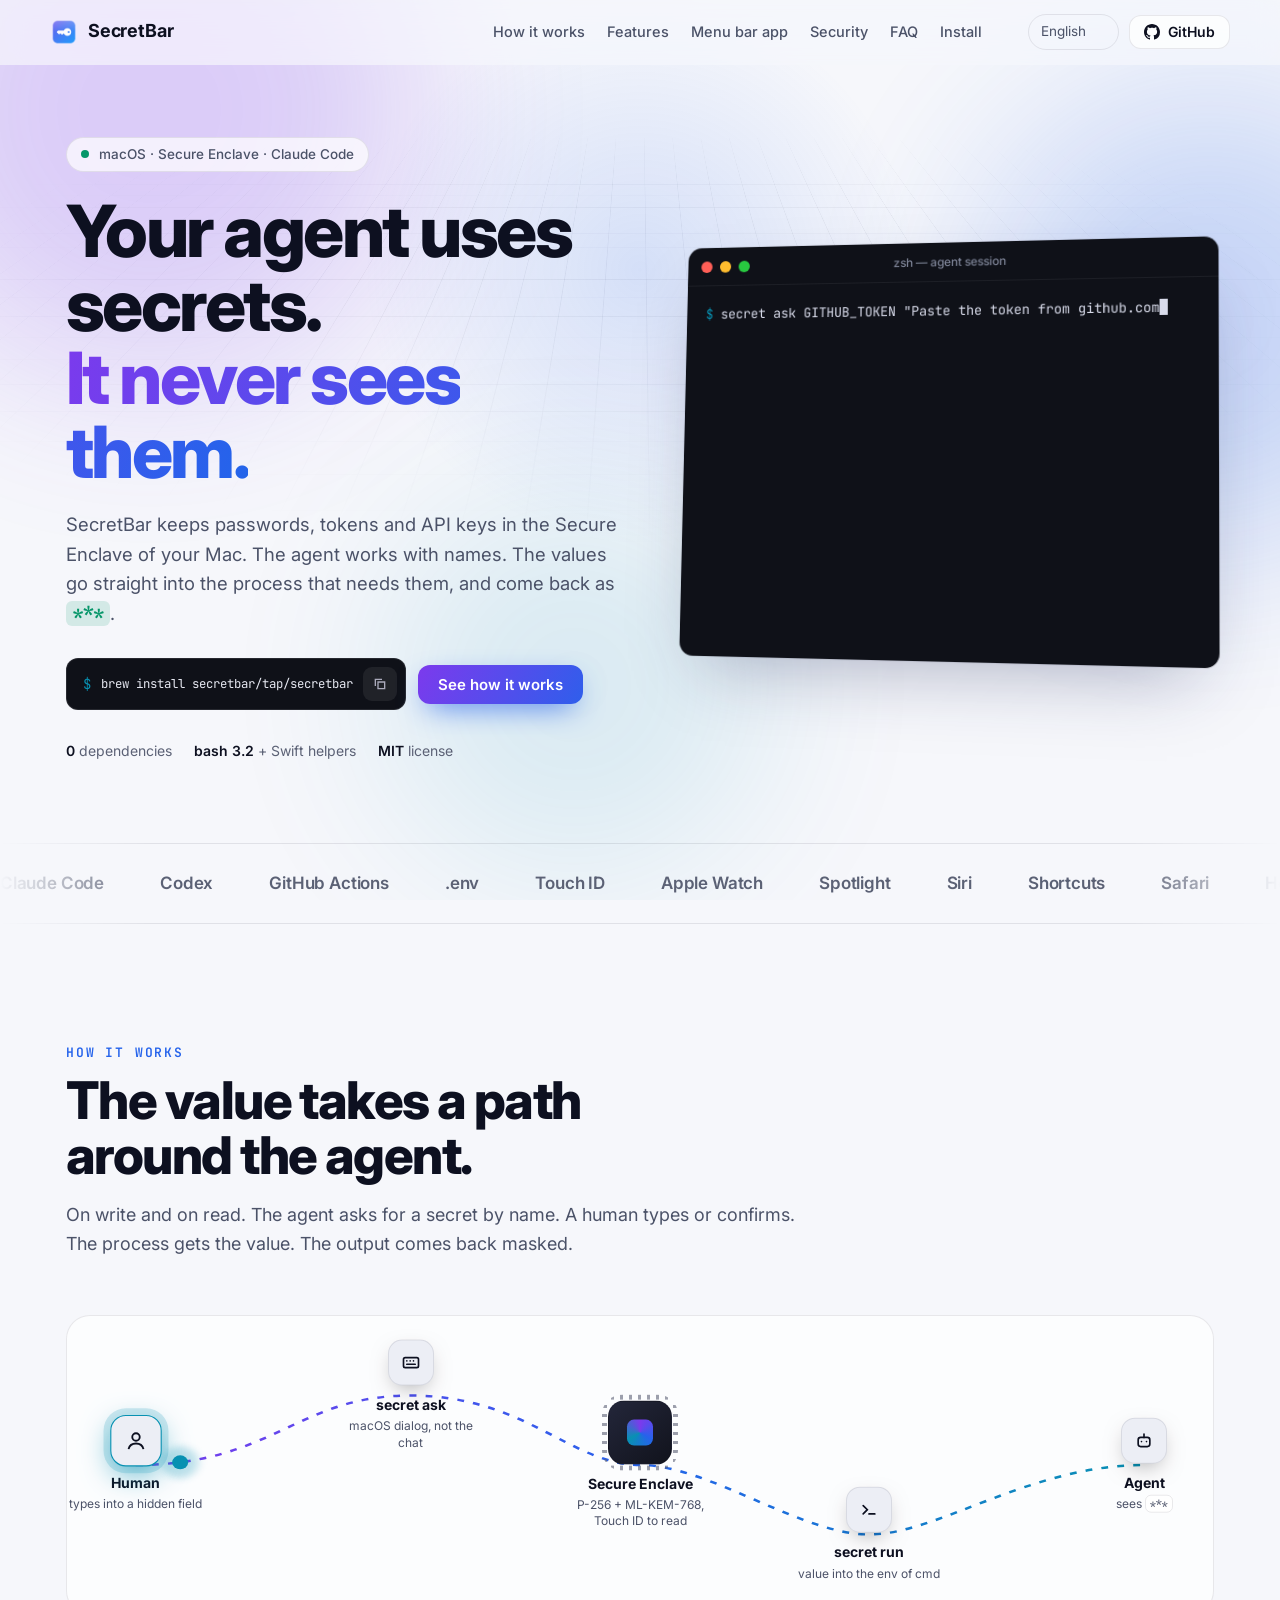
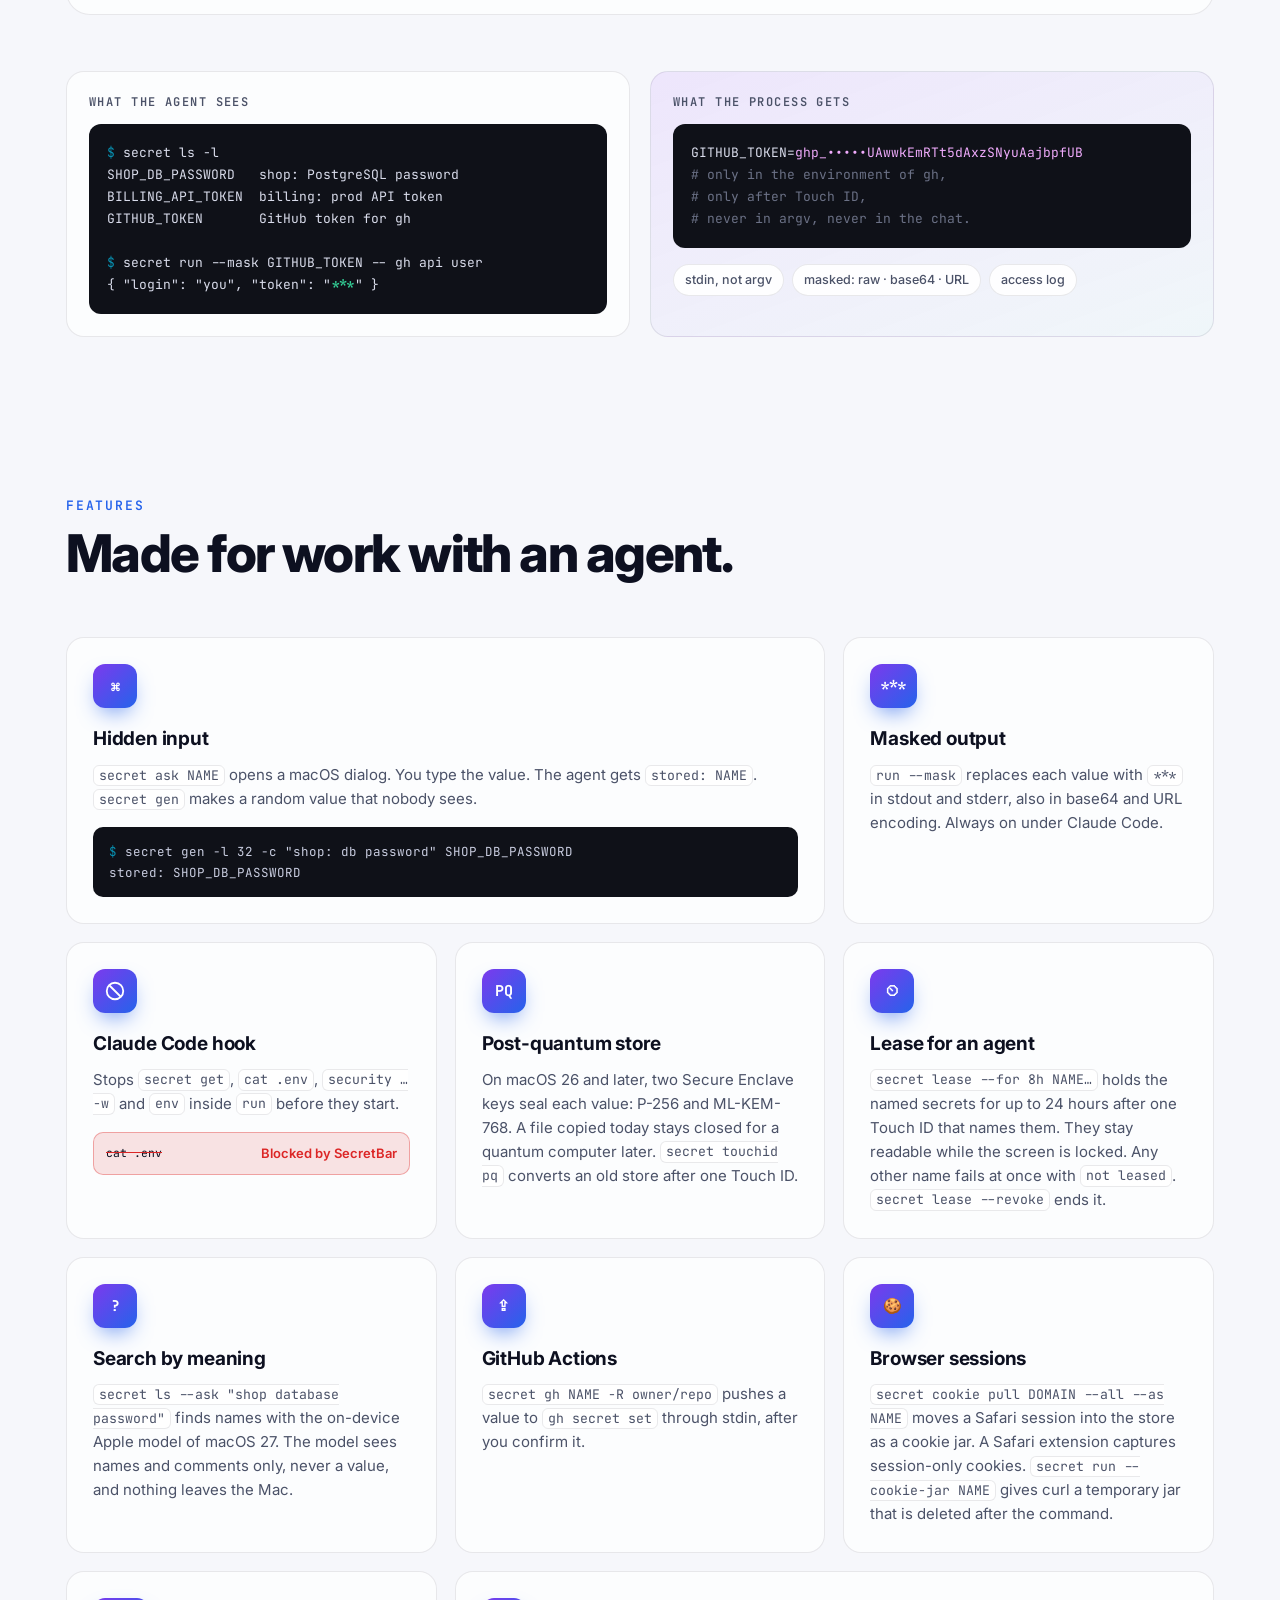
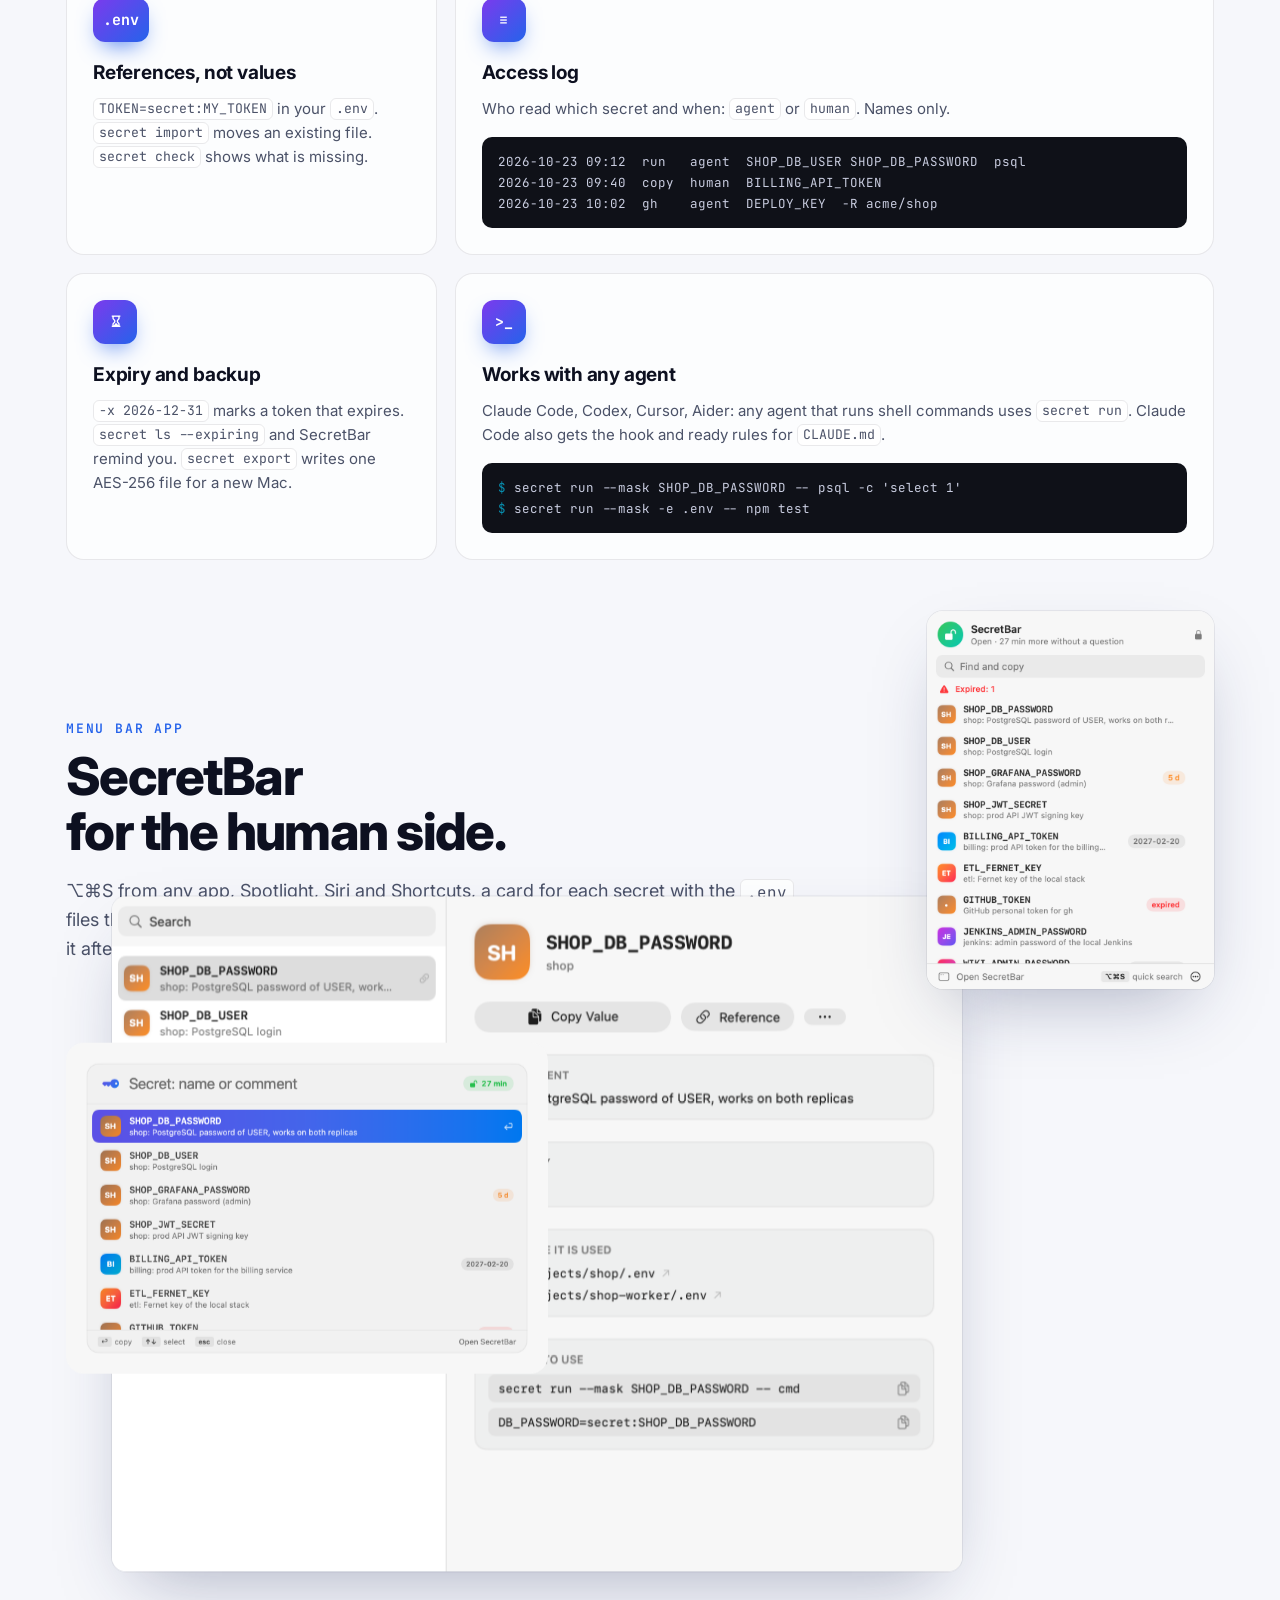
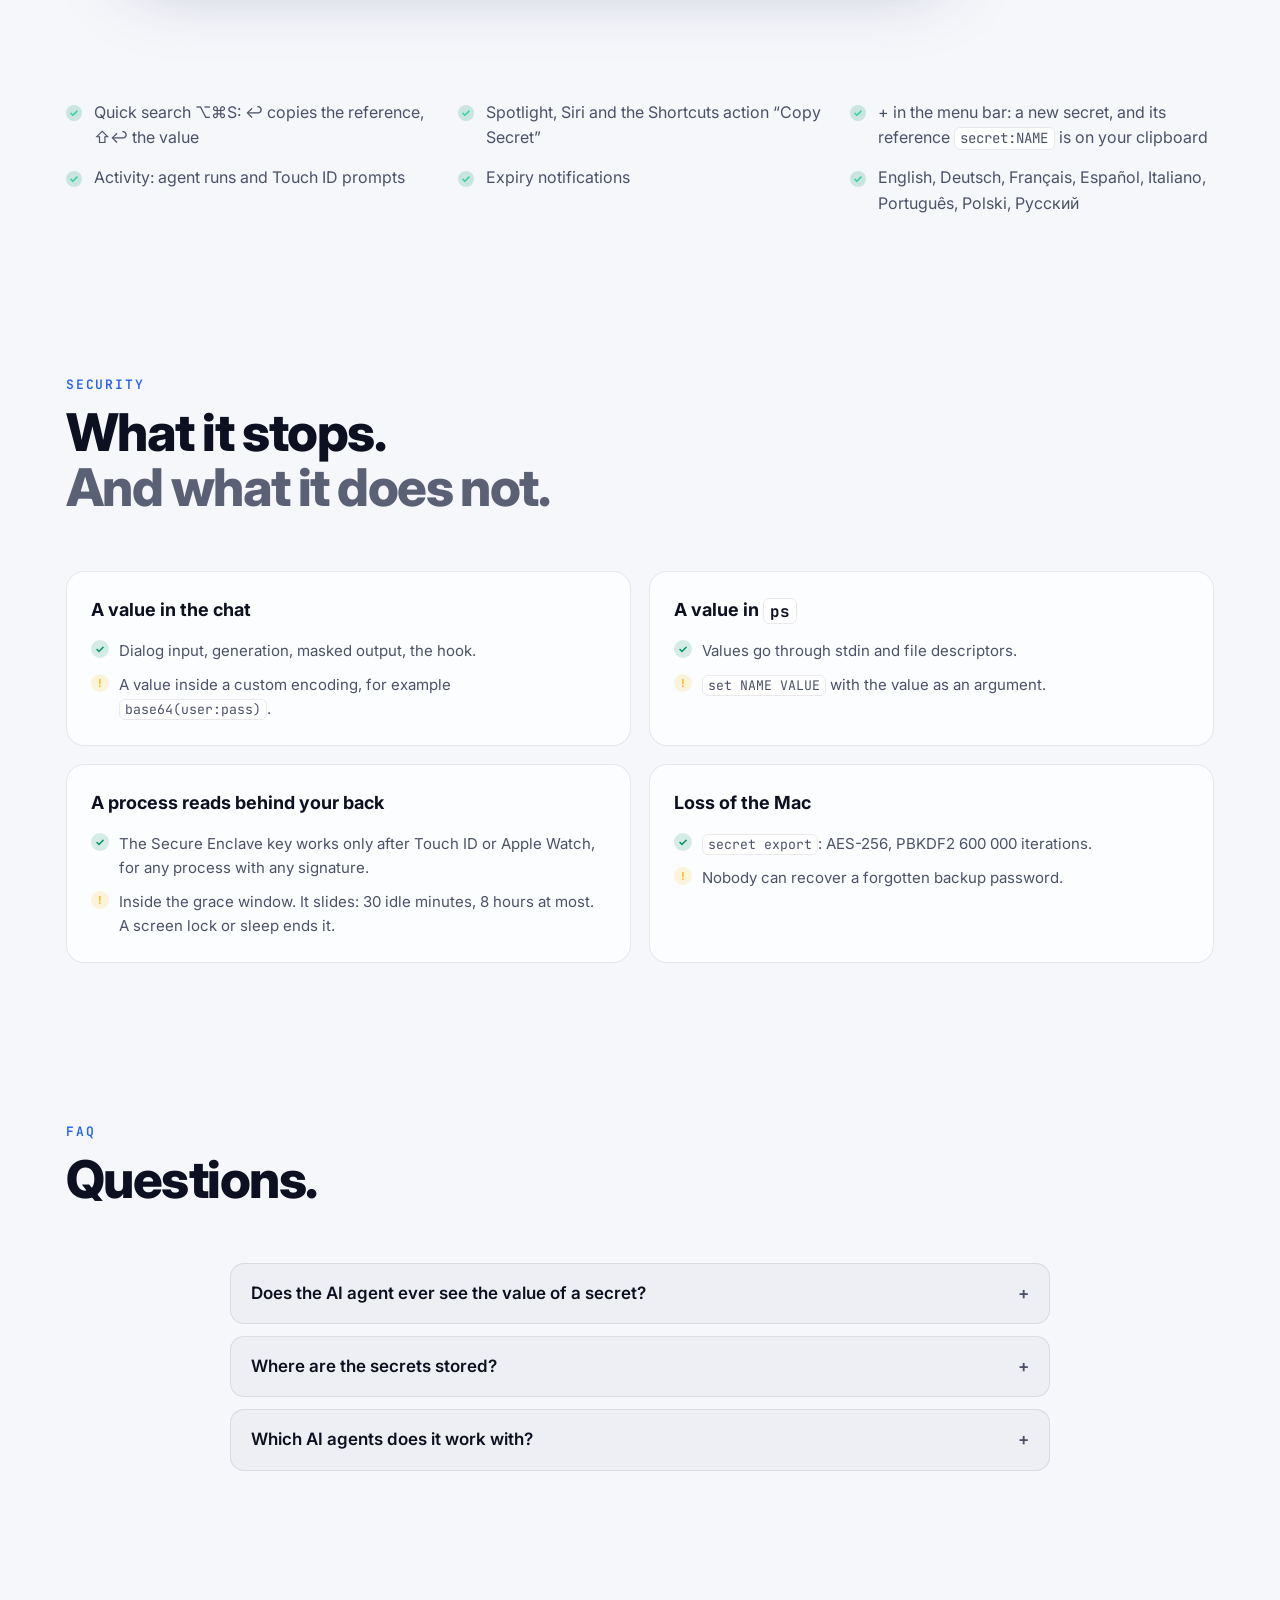
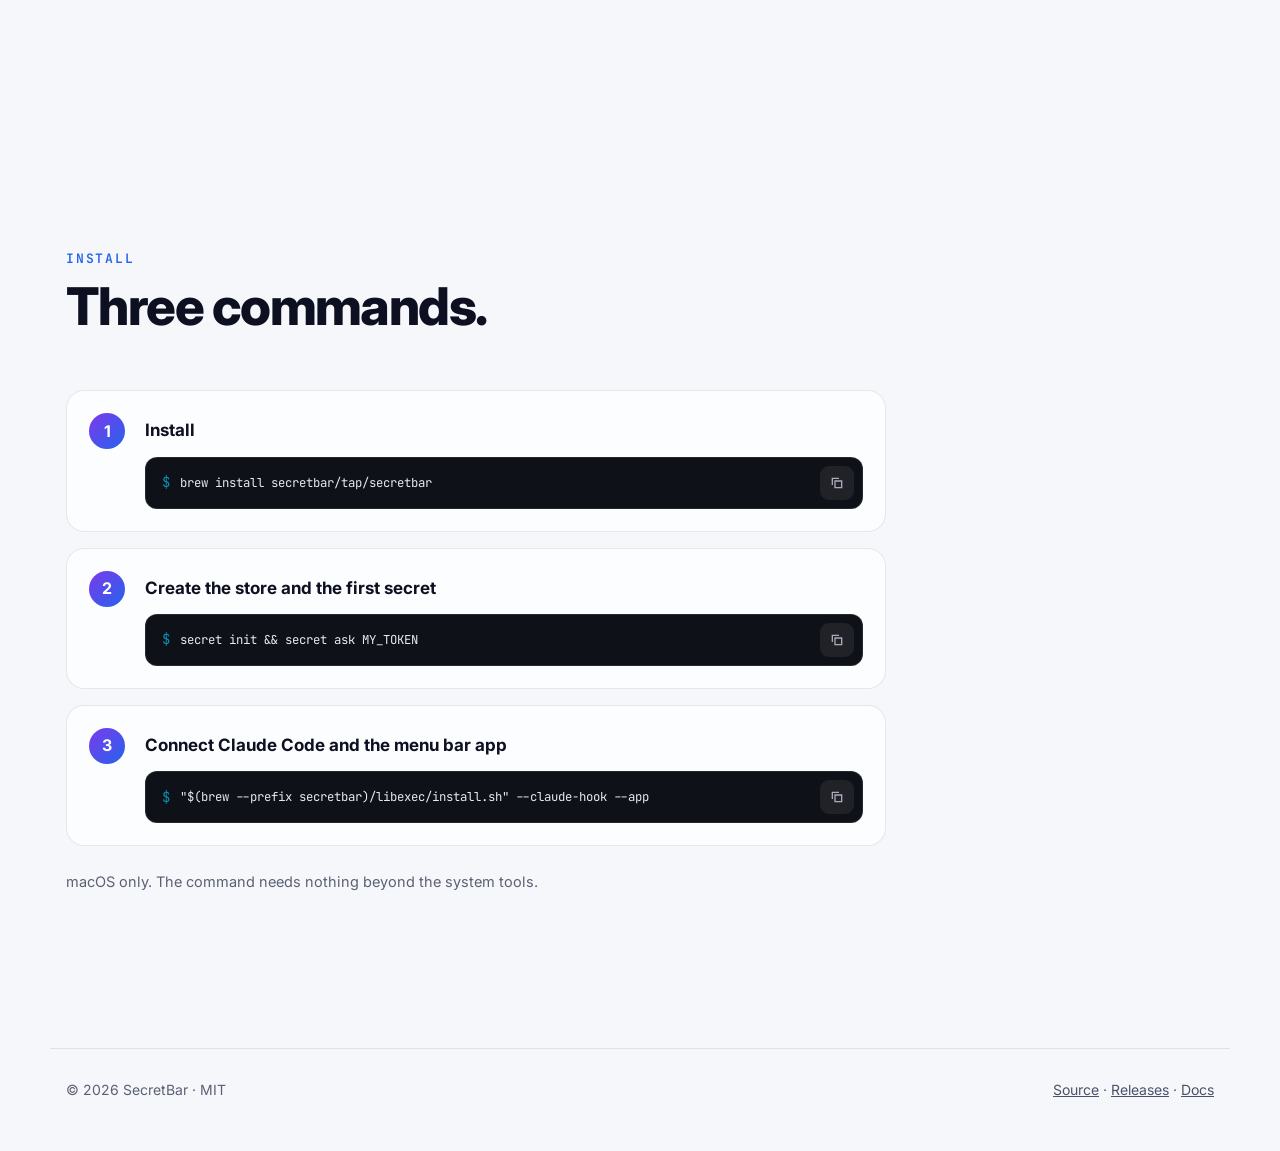
==== index.html @ ebb24587 "feat: secretbar landing in eight languages" ====
<!doctype html>
<html lang="en">
<head>
<meta charset="utf-8">
<meta name="viewport" content="width=device-width, initial-scale=1">
<title>SecretBar — secrets your AI agent uses but never sees</title>
<meta name="description" content="SecretBar keeps passwords, tokens and API keys in the Secure Enclave of your Mac. Your AI agent uses them by name and never sees a value. Command line tool and menu bar app, free and open source.">
<link rel="canonical" href="https://secretbar.github.io/">
<link rel="alternate" hreflang="en" href="https://secretbar.github.io/">
<link rel="alternate" hreflang="de" href="https://secretbar.github.io/de/">
<link rel="alternate" hreflang="fr" href="https://secretbar.github.io/fr/">
<link rel="alternate" hreflang="es" href="https://secretbar.github.io/es/">
<link rel="alternate" hreflang="it" href="https://secretbar.github.io/it/">
<link rel="alternate" hreflang="pt-PT" href="https://secretbar.github.io/pt-PT/">
<link rel="alternate" hreflang="pl" href="https://secretbar.github.io/pl/">
<link rel="alternate" hreflang="ru" href="https://secretbar.github.io/ru/">
<link rel="alternate" hreflang="x-default" href="https://secretbar.github.io/">
<meta name="color-scheme" content="dark light">
<meta name="theme-color" content="#07080c" media="(prefers-color-scheme: dark)">
<meta name="theme-color" content="#f6f7fb" media="(prefers-color-scheme: light)">
<meta property="og:type" content="website">
<meta property="og:site_name" content="SecretBar">
<meta property="og:locale" content="en_US">
<meta property="og:title" content="SecretBar — your agent uses secrets, it never sees them">
<meta property="og:description" content="Secure Enclave store with post-quantum encryption, hidden input, masked output, a Claude Code hook. macOS, MIT, no dependencies.">
<meta property="og:url" content="https://secretbar.github.io/">
<meta property="og:image" content="https://secretbar.github.io/assets/img/og.png">
<meta property="og:image:width" content="1200">
<meta property="og:image:height" content="630">
<meta name="twitter:card" content="summary_large_image">
<meta name="twitter:title" content="SecretBar — your agent uses secrets, it never sees them">
<meta name="twitter:description" content="Secure Enclave store with post-quantum encryption, hidden input, masked output, a Claude Code hook. macOS, MIT, no dependencies.">
<meta name="twitter:image" content="https://secretbar.github.io/assets/img/og.png">
<link rel="icon" type="image/png" href="/assets/img/icon.png">
<link rel="apple-touch-icon" href="/assets/img/icon.png">
<link rel="preconnect" href="https://fonts.googleapis.com">
<link rel="preconnect" href="https://fonts.gstatic.com" crossorigin>
<link rel="preload" as="style" href="https://fonts.googleapis.com/css2?family=Inter:wght@400;500;600;700;800&family=JetBrains+Mono:wght@400;500;700&display=swap">
<link href="https://fonts.googleapis.com/css2?family=Inter:wght@400;500;600;700;800&family=JetBrains+Mono:wght@400;500;700&display=swap" rel="stylesheet" media="print" onload="this.media='all'">
<link rel="stylesheet" href="/assets/style.css">
<script>document.documentElement.classList.add("js")</script>
<script type="application/ld+json">[{"@context": "https://schema.org", "@type": "SoftwareApplication", "name": "SecretBar", "description": "SecretBar keeps passwords, tokens and API keys in the Secure Enclave of your Mac. Your AI agent uses them by name and never sees a value. Command line tool and menu bar app, free and open source.", "applicationCategory": "SecurityApplication", "operatingSystem": "macOS 14 or later", "url": "https://secretbar.github.io/", "downloadUrl": "https://github.com/secretbar/secretbar/releases", "installUrl": "https://secretbar.github.io/#install", "softwareVersion": "1.8.0", "license": "https://opensource.org/licenses/MIT", "isAccessibleForFree": true, "offers": {"@type": "Offer", "price": "0", "priceCurrency": "USD"}, "codeRepository": "https://github.com/secretbar/secretbar", "inLanguage": "en", "image": "https://secretbar.github.io/assets/img/og.png"}, {"@context": "https://schema.org", "@type": "FAQPage", "inLanguage": "en", "mainEntity": [{"@type": "Question", "name": "Does the AI agent ever see the value of a secret?", "acceptedAnswer": {"@type": "Answer", "text": "No. The agent works with names. The value goes into the environment of the command that needs it, and the output comes back with *** in place of the value. A Claude Code hook stops commands that would print a value."}}, {"@type": "Question", "name": "Where are the secrets stored?", "acceptedAnswer": {"@type": "Answer", "text": "In one encrypted file on your Mac. Keys in the Secure Enclave seal each value. A read needs Touch ID, Apple Watch or the Mac password. Nothing goes to a cloud."}}, {"@type": "Question", "name": "Which AI agents does it work with?", "acceptedAnswer": {"@type": "Answer", "text": "Any agent that runs shell commands: Claude Code, Codex, Cursor, Aider and others. Claude Code also gets a hook and ready rules for its CLAUDE.md."}}, {"@type": "Question", "name": "What does it cost?", "acceptedAnswer": {"@type": "Answer", "text": "Nothing. SecretBar is open source under the MIT license."}}, {"@type": "Question", "name": "Which macOS version do I need?", "acceptedAnswer": {"@type": "Answer", "text": "macOS 14 or later on a Mac with a Secure Enclave (Apple silicon or T2). The post-quantum store needs macOS 26. Search by meaning needs macOS 27 with Apple Intelligence."}}, {"@type": "Question", "name": "Can I move my secrets to a new Mac?", "acceptedAnswer": {"@type": "Answer", "text": "Yes. secret export writes one file encrypted with AES-256 and your backup password. secret restore reads it on the new Mac."}}]}]</script>
</head>
<body data-copied="Copied to the clipboard" data-copy-failed="Select the text and copy it">
<div class="bg" aria-hidden="true">
  <div class="bg-grid"></div>
  <div class="orb orb-a"></div>
  <div class="orb orb-b"></div>
  <div class="orb orb-c"></div>
  <div class="spot"></div>
</div>

<header class="nav">
  <a class="brand" href="#top" aria-label="SecretBar">
    <img src="/assets/img/icon.png" alt="" width="28" height="28">
    <span>SecretBar</span>
  </a>
  <nav class="nav-links" aria-label="Sections">
    <a href="#flow">How it works</a>
    <a href="#features">Features</a>
    <a href="#secretbar">Menu bar app</a>
    <a href="#security">Security</a>
    <a href="#faq">FAQ</a>
    <a href="#install">Install</a>
  </nav>
  <div class="nav-end">
    <label class="lang-switch"><span class="sr-only">Language</span>
      <select id="lang" aria-label="Language"><option value="https://secretbar.github.io/" selected lang="en">English</option><option value="https://secretbar.github.io/de/" lang="de">Deutsch</option><option value="https://secretbar.github.io/fr/" lang="fr">Français</option><option value="https://secretbar.github.io/es/" lang="es">Español</option><option value="https://secretbar.github.io/it/" lang="it">Italiano</option><option value="https://secretbar.github.io/pt-PT/" lang="pt-PT">Português</option><option value="https://secretbar.github.io/pl/" lang="pl">Polski</option><option value="https://secretbar.github.io/ru/" lang="ru">Русский</option></select>
    </label>
    <a class="btn btn-ghost btn-sm" href="https://github.com/secretbar/secretbar">
      <svg viewBox="0 0 16 16" width="16" height="16" aria-hidden="true"><path fill="currentColor" d="M8 0C3.58 0 0 3.58 0 8c0 3.54 2.29 6.53 5.47 7.59.4.07.55-.17.55-.38 0-.19-.01-.82-.01-1.49-2.01.37-2.53-.49-2.69-.94-.09-.23-.48-.94-.82-1.13-.28-.15-.68-.52-.01-.53.63-.01 1.08.58 1.23.82.72 1.21 1.87.87 2.33.66.07-.52.28-.87.51-1.07-1.78-.2-3.64-.89-3.64-3.95 0-.87.31-1.59.82-2.15-.08-.2-.36-1.02.08-2.12 0 0 .67-.21 2.2.82.64-.18 1.32-.27 2-.27.68 0 1.36.09 2 .27 1.53-1.04 2.2-.82 2.2-.82.44 1.1.16 1.92.08 2.12.51.56.82 1.27.82 2.15 0 3.07-1.87 3.75-3.65 3.95.29.25.54.73.54 1.48 0 1.07-.01 1.93-.01 2.2 0 .21.15.46.55.38A8.013 8.013 0 0016 8c0-4.42-3.58-8-8-8z"/></svg>
      GitHub
    </a>
  </div>
</header>

<main id="top">

<section class="hero">
  <div class="hero-copy">
    <p class="eyebrow reveal"><span class="dot"></span> macOS · Secure Enclave · Claude Code</p>
    <h1 class="reveal">Your agent uses secrets.<br><span class="grad">It never sees them.</span></h1>
    <p class="lede reveal">SecretBar keeps passwords, tokens and API keys in the Secure Enclave of your Mac. The agent works with names. The values go straight into the process that needs them, and come back as <span class="mask-chip">***</span>.</p>
    <div class="cta reveal">
      <div class="install" data-copy="brew install secretbar/tap/secretbar">
        <span class="prompt">$</span>
        <code>brew install secretbar/tap/secretbar</code>
        <button class="copy" type="button" aria-label="Copy the install command">
          <svg viewBox="0 0 24 24" width="16" height="16" aria-hidden="true"><path fill="none" stroke="currentColor" stroke-width="2" d="M9 9h10v10H9zM5 15V5h10"/></svg>
        </button>
      </div>
      <a class="btn btn-primary" href="#flow">See how it works</a>
    </div>
    <ul class="facts reveal" aria-label="Facts">
      <li><b>0</b> dependencies</li>
      <li><b>bash 3.2</b> + Swift helpers</li>
      <li><b>MIT</b> license</li>
    </ul>
  </div>

  <div class="hero-demo reveal" aria-label="Terminal demo">
    <div class="window term" id="term">
      <div class="titlebar"><i></i><i></i><i></i><span>zsh — agent session</span></div>
      <pre class="term-body" id="term-body" aria-live="off"></pre>
      <div class="dialog" id="dialog" aria-hidden="true">
        <div class="dialog-icon"><img src="/assets/img/icon.png" alt="" width="44" height="44"></div>
        <div class="dialog-text">
          <b>secret</b>
          <span>Paste the token from github.com/settings/tokens</span>
          <div class="field"><span id="dialog-dots"></span><span class="caret"></span></div>
          <div class="dialog-btns"><span>Cancel</span><span class="ok">OK</span></div>
        </div>
      </div>
      <div class="touchid" id="touchid" aria-hidden="true">
        <svg viewBox="0 0 64 64" width="64" height="64">
          <g fill="none" stroke="currentColor" stroke-width="2.6" stroke-linecap="round">
            <path class="fp" d="M20 50c-3-5-4-10-4-16 0-9 7-16 16-16s16 7 16 16"/>
            <path class="fp" d="M26 54c-2-6-3-12-3-19 0-5 4-9 9-9s9 4 9 9c0 4 0 8-1 12"/>
            <path class="fp" d="M32 35c0 8 1 14 4 20"/>
            <path class="fp" d="M14 24c4-8 10-12 18-12 9 0 15 4 19 11"/>
            <path class="fp" d="M47 47c1-4 1-8 1-12"/>
          </g>
        </svg>
        <span>Touch ID to use GITHUB_TOKEN for gh</span>
      </div>
    </div>
  </div>
</section>

<section class="marquee" aria-label="Works with">
  <div class="marquee-track">
    <span>Claude Code</span><span>Codex</span><span>GitHub Actions</span><span>.env</span><span>Touch ID</span><span>Apple Watch</span><span>Spotlight</span><span>Siri</span><span>Shortcuts</span><span>Safari</span><span>Homebrew</span>
    <span>Claude Code</span><span>Codex</span><span>GitHub Actions</span><span>.env</span><span>Touch ID</span><span>Apple Watch</span><span>Spotlight</span><span>Siri</span><span>Shortcuts</span><span>Safari</span><span>Homebrew</span>
  </div>
</section>

<section class="section" id="flow">
  <div class="section-head reveal">
    <p class="kicker">How it works</p>
    <h2>The value takes a path<br>around the agent.</h2>
    <p class="sub">On write and on read. The agent asks for a secret by name. A human types or confirms. The process gets the value. The output comes back masked.</p>
  </div>

  <div class="flow reveal" id="flow-diagram">
    <svg class="flow-lines" viewBox="0 0 1000 260" preserveAspectRatio="none" aria-hidden="true">
      <defs>
        <linearGradient id="lg" x1="0" x2="1">
          <stop offset="0" stop-color="var(--c1)"/><stop offset=".5" stop-color="var(--c2)"/><stop offset="1" stop-color="var(--c3)"/>
        </linearGradient>
      </defs>
      <path id="flow-path" d="M60 130 C 180 130, 200 60, 300 60 S 440 130, 500 130 S 640 200, 700 200 S 840 130, 940 130" fill="none" stroke="url(#lg)" stroke-width="2.5" stroke-dasharray="6 8"/>
      <circle r="7" class="packet" id="packet"/>
      <circle r="16" class="packet-glow" id="packet-glow"/>
    </svg>
    <ol class="flow-nodes">
      <li style="--x:6%;--y:50%"><span class="node-ico"><svg viewBox="0 0 24 24" width="20" height="20" aria-hidden="true"><circle cx="12" cy="8" r="4" fill="none" stroke="currentColor" stroke-width="2"/><path d="M4 21c1-4 4-6 8-6s7 2 8 6" fill="none" stroke="currentColor" stroke-width="2"/></svg></span><b>Human</b><small>types into a hidden field</small></li>
      <li style="--x:30%;--y:23%"><span class="node-ico"><svg viewBox="0 0 24 24" width="20" height="20" aria-hidden="true"><rect x="3" y="6" width="18" height="12" rx="2" fill="none" stroke="currentColor" stroke-width="2"/><path d="M7 14h10M7 10h.01M11 10h.01M15 10h.01" stroke="currentColor" stroke-width="2" stroke-linecap="round"/></svg></span><b>secret ask</b><small>macOS dialog, not the chat</small></li>
      <li style="--x:50%;--y:50%" class="chip-node"><span class="chip" aria-hidden="true"><i></i></span><b>Secure Enclave</b><small>P-256 + ML-KEM-768, Touch ID to read</small></li>
      <li style="--x:70%;--y:77%"><span class="node-ico"><svg viewBox="0 0 24 24" width="20" height="20" aria-hidden="true"><path d="M5 7l5 5-5 5M12 17h7" fill="none" stroke="currentColor" stroke-width="2" stroke-linecap="round"/></svg></span><b>secret run</b><small>value into the env of cmd</small></li>
      <li style="--x:94%;--y:50%"><span class="node-ico"><svg viewBox="0 0 24 24" width="20" height="20" aria-hidden="true"><rect x="5" y="8" width="14" height="11" rx="3" fill="none" stroke="currentColor" stroke-width="2"/><path d="M12 4v4M9 13h.01M15 13h.01" stroke="currentColor" stroke-width="2" stroke-linecap="round"/></svg></span><b>Agent</b><small>sees <code>***</code></small></li>
    </ol>
  </div>

  <div class="split">
    <div class="pane reveal">
      <p class="pane-label">What the agent sees</p>
      <pre class="code"><span class="c-p">$</span> secret ls -l
SHOP_DB_PASSWORD   shop: PostgreSQL password
BILLING_API_TOKEN  billing: prod API token
GITHUB_TOKEN       GitHub token for gh

<span class="c-p">$</span> secret run --mask GITHUB_TOKEN -- gh api user
{ "login": "you", "token": "<span class="masked">***</span>" }</pre>
    </div>
    <div class="pane pane-hot reveal">
      <p class="pane-label">What the process gets</p>
      <pre class="code">GITHUB_TOKEN=<span class="scramble" data-final="ghp_••••••••••••••••••••••••••••••••">ghp_••••••••••••••••••••••••••••••••</span>
<span class="c-dim"># only in the environment of gh,
# only after Touch ID,
# never in argv, never in the chat.</span></pre>
      <div class="badge-row"><span class="pill">stdin, not argv</span><span class="pill">masked: raw · base64 · URL</span><span class="pill">access log</span></div>
    </div>
  </div>
</section>

<section class="section" id="features">
  <div class="section-head reveal">
    <p class="kicker">Features</p>
    <h2>Made for work with an agent.</h2>
  </div>
  <div class="bento">
    <article class="card card-wide reveal tilt">
      <div class="card-ico">⌘</div>
      <h3>Hidden input</h3>
      <p><code>secret ask NAME</code> opens a macOS dialog. You type the value. The agent gets <code>stored: NAME</code>. <code>secret gen</code> makes a random value that nobody sees.</p>
      <pre class="mini"><span class="c-p">$</span> secret gen -l 32 -c "shop: db password" SHOP_DB_PASSWORD
stored: SHOP_DB_PASSWORD</pre>
    </article>
    <article class="card reveal tilt">
      <div class="card-ico">***</div>
      <h3>Masked output</h3>
      <p><code>run --mask</code> replaces each value with <code>***</code> in stdout and stderr, also in base64 and URL encoding. Always on under Claude Code.</p>
    </article>
    <article class="card reveal tilt">
      <div class="card-ico"><svg viewBox="0 0 24 24" width="22" height="22" aria-hidden="true"><circle cx="12" cy="12" r="9" fill="none" stroke="currentColor" stroke-width="2"/><path d="M6 6l12 12" stroke="currentColor" stroke-width="2"/></svg></div>
      <h3>Claude Code hook</h3>
      <p>Stops <code>secret get</code>, <code>cat .env</code>, <code>security … -w</code> and <code>env</code> inside <code>run</code> before they start.</p>
      <div class="blocked"><code>cat .env</code><span>Blocked by SecretBar</span></div>
    </article>
    <article class="card reveal tilt">
      <div class="card-ico">PQ</div>
      <h3>Post-quantum store</h3>
      <p>On macOS 26 and later, two Secure Enclave keys seal each value: P-256 and ML-KEM-768. A file copied today stays closed for a quantum computer later. <code>secret touchid pq</code> converts an old store after one Touch ID.</p>
    </article>
    <article class="card reveal tilt">
      <div class="card-ico">&#9202;</div>
      <h3>Lease for an agent</h3>
      <p><code>secret lease --for 8h NAME…</code> holds the named secrets for up to 24 hours after one Touch ID that names them. They stay readable while the screen is locked. Any other name fails at once with <code>not leased</code>. <code>secret lease --revoke</code> ends it.</p>
    </article>
    <article class="card reveal tilt">
      <div class="card-ico">?</div>
      <h3>Search by meaning</h3>
      <p><code>secret ls --ask "shop database password"</code> finds names with the on-device Apple model of macOS 27. The model sees names and comments only, never a value, and nothing leaves the Mac.</p>
    </article>
    <article class="card reveal tilt">
      <div class="card-ico">⇪</div>
      <h3>GitHub Actions</h3>
      <p><code>secret gh NAME -R owner/repo</code> pushes a value to <code>gh secret set</code> through stdin, after you confirm it.</p>
    </article>
    <article class="card reveal tilt">
      <div class="card-ico">&#127850;</div>
      <h3>Browser sessions</h3>
      <p><code>secret cookie pull DOMAIN --all --as NAME</code> moves a Safari session into the store as a cookie jar. A Safari extension captures session-only cookies. <code>secret run --cookie-jar NAME</code> gives curl a temporary jar that is deleted after the command.</p>
    </article>
    <article class="card reveal tilt">
      <div class="card-ico">.env</div>
      <h3>References, not values</h3>
      <p><code>TOKEN=secret:MY_TOKEN</code> in your <code>.env</code>. <code>secret import</code> moves an existing file. <code>secret check</code> shows what is missing.</p>
    </article>
    <article class="card card-wide reveal tilt">
      <div class="card-ico">≡</div>
      <h3>Access log</h3>
      <p>Who read which secret and when: <code>agent</code> or <code>human</code>. Names only.</p>
      <pre class="mini">2026-10-23 09:12  run   agent  SHOP_DB_USER SHOP_DB_PASSWORD  psql
2026-10-23 09:40  copy  human  BILLING_API_TOKEN
2026-10-23 10:02  gh    agent  DEPLOY_KEY  -R acme/shop</pre>
    </article>
    <article class="card reveal tilt">
      <div class="card-ico">⌛︎</div>
      <h3>Expiry and backup</h3>
      <p><code>-x 2026-12-31</code> marks a token that expires. <code>secret ls --expiring</code> and SecretBar remind you. <code>secret export</code> writes one AES-256 file for a new Mac.</p>
    </article>
    <article class="card card-wide reveal tilt">
      <div class="card-ico">&gt;_</div>
      <h3>Works with any agent</h3>
      <p>Claude Code, Codex, Cursor, Aider: any agent that runs shell commands uses <code>secret run</code>. Claude Code also gets the hook and ready rules for <code>CLAUDE.md</code>.</p>
      <pre class="mini"><span class="c-p">$</span> secret run --mask SHOP_DB_PASSWORD -- psql -c 'select 1'
<span class="c-p">$</span> secret run --mask -e .env -- npm test</pre>
    </article>
  </div>
</section>

<section class="section" id="secretbar">
  <div class="section-head reveal">
    <p class="kicker">Menu bar app</p>
    <h2>SecretBar<br>for the human side.</h2>
    <p class="sub">⌥⌘S from any app, Spotlight, Siri and Shortcuts, a card for each secret with the <code>.env</code> files that use it. The app never reads a value: the helper puts it on the clipboard and clears it after 30 seconds.</p>
  </div>
  <div class="stage reveal" id="stage">
    <picture class="shot shot-main" data-depth="0.04">
      <source srcset="/assets/img/main-light.png" media="(prefers-color-scheme: light)">
      <img src="/assets/img/main-dark.png" alt="SecretBar main window with a list of secrets and the card of SHOP_DB_PASSWORD" width="856" height="680" loading="lazy">
    </picture>
    <picture class="shot shot-menu" data-depth="0.1">
      <source srcset="/assets/img/menubar-light.png" media="(prefers-color-scheme: light)">
      <img src="/assets/img/menubar-dark.png" alt="SecretBar menu bar panel" width="380" height="500" loading="lazy">
    </picture>
    <picture class="shot shot-quick" data-depth="0.07">
      <source srcset="/assets/img/quick-light.png" media="(prefers-color-scheme: light)">
      <img src="/assets/img/quick-dark.png" alt="SecretBar quick search panel" width="700" height="480" loading="lazy">
    </picture>
  </div>
  <ul class="ticks reveal">
    <li>Quick search ⌥⌘S: ↩ copies the reference, ⇧↩ the value</li>
    <li>Spotlight, Siri and the Shortcuts action “Copy Secret”</li>
    <li>+ in the menu bar: a new secret, and its reference <code>secret:NAME</code> is on your clipboard</li>
    <li>Activity: agent runs and Touch ID prompts</li>
    <li>Expiry notifications</li>
    <li>English, Deutsch, Français, Español, Italiano, Português, Polski, Русский</li>
  </ul>
</section>

<section class="section" id="security">
  <div class="section-head reveal">
    <p class="kicker">Security</p>
    <h2>What it stops.<br><span class="muted">And what it does not.</span></h2>
  </div>
  <div class="threats">
    <div class="threat reveal"><h3>A value in the chat</h3><p class="yes">Dialog input, generation, masked output, the hook.</p><p class="no">A value inside a custom encoding, for example <code>base64(user:pass)</code>.</p></div>
    <div class="threat reveal"><h3>A value in <code>ps</code></h3><p class="yes">Values go through stdin and file descriptors.</p><p class="no"><code>set NAME VALUE</code> with the value as an argument.</p></div>
    <div class="threat reveal"><h3>A process reads behind your back</h3><p class="yes">The Secure Enclave key works only after Touch ID or Apple Watch, for any process with any signature.</p><p class="no">Inside the grace window. It slides: 30 idle minutes, 8 hours at most. A screen lock or sleep ends it.</p></div>
    <div class="threat reveal"><h3>Loss of the Mac</h3><p class="yes"><code>secret export</code>: AES-256, PBKDF2 600 000 iterations.</p><p class="no">Nobody can recover a forgotten backup password.</p></div>
  </div>
</section>

<section class="section" id="faq">
  <div class="section-head reveal">
    <p class="kicker">FAQ</p>
    <h2>Questions.</h2>
  </div>
  <div class="faq">
    <details class="reveal"><summary>Does the AI agent ever see the value of a secret?</summary><p>No. The agent works with names. The value goes into the environment of the command that needs it, and the output comes back with <code>***</code> in place of the value. A Claude Code hook stops commands that would print a value.</p></details>
    <details class="reveal"><summary>Where are the secrets stored?</summary><p>In one encrypted file on your Mac. Keys in the Secure Enclave seal each value. A read needs Touch ID, Apple Watch or the Mac password. Nothing goes to a cloud.</p></details>
    <details class="reveal"><summary>Which AI agents does it work with?</summary><p>Any agent that runs shell commands: Claude Code, Codex, Cursor, Aider and others. Claude Code also gets a hook and ready rules for its <code>CLAUDE.md</code>.</p></details>
    <details class="reveal"><summary>What does it cost?</summary><p>Nothing. SecretBar is open source under the MIT license.</p></details>
    <details class="reveal"><summary>Which macOS version do I need?</summary><p>macOS 14 or later on a Mac with a Secure Enclave (Apple silicon or T2). The post-quantum store needs macOS 26. Search by meaning needs macOS 27 with Apple Intelligence.</p></details>
    <details class="reveal"><summary>Can I move my secrets to a new Mac?</summary><p>Yes. <code>secret export</code> writes one file encrypted with AES-256 and your backup password. <code>secret restore</code> reads it on the new Mac.</p></details>
  </div>
</section>

<section class="section" id="install">
  <div class="section-head reveal">
    <p class="kicker">Install</p>
    <h2>Three commands.</h2>
  </div>
  <ol class="steps">
    <li class="step reveal"><span class="n">1</span><div><h3>Install</h3><div class="install" data-copy="brew install secretbar/tap/secretbar"><span class="prompt">$</span><code>brew install secretbar/tap/secretbar</code><button class="copy" type="button" aria-label="Copy"><svg viewBox="0 0 24 24" width="16" height="16" aria-hidden="true"><path fill="none" stroke="currentColor" stroke-width="2" d="M9 9h10v10H9zM5 15V5h10"/></svg></button></div></div></li>
    <li class="step reveal"><span class="n">2</span><div><h3>Create the store and the first secret</h3><div class="install" data-copy="secret init &amp;&amp; secret ask MY_TOKEN"><span class="prompt">$</span><code>secret init &amp;&amp; secret ask MY_TOKEN</code><button class="copy" type="button" aria-label="Copy"><svg viewBox="0 0 24 24" width="16" height="16" aria-hidden="true"><path fill="none" stroke="currentColor" stroke-width="2" d="M9 9h10v10H9zM5 15V5h10"/></svg></button></div></div></li>
    <li class="step reveal"><span class="n">3</span><div><h3>Connect Claude Code and the menu bar app</h3><div class="install" data-copy="&quot;$(brew --prefix secretbar)/libexec/install.sh&quot; --claude-hook --app"><span class="prompt">$</span><code>"$(brew --prefix secretbar)/libexec/install.sh" --claude-hook --app</code><button class="copy" type="button" aria-label="Copy"><svg viewBox="0 0 24 24" width="16" height="16" aria-hidden="true"><path fill="none" stroke="currentColor" stroke-width="2" d="M9 9h10v10H9zM5 15V5h10"/></svg></button></div></div></li>
  </ol>
  <p class="note reveal">macOS only. The command needs nothing beyond the system tools.</p>
</section>

</main>

<footer class="footer">
  <span>© 2026 SecretBar · MIT</span>
  <span><a href="https://github.com/secretbar/secretbar">Source</a> · <a href="https://github.com/secretbar/secretbar/releases">Releases</a> · <a href="https://github.com/secretbar/secretbar#readme">Docs</a></span>
</footer>

<div class="toast" id="toast" role="status" aria-live="polite"></div>
<script src="/assets/main.js" defer></script>
</body>
</html>
---- assets/style.css ----
:root {
  --bg: #07080c;
  --bg-2: #0d0f16;
  --panel: rgba(255, 255, 255, 0.045);
  --panel-2: rgba(255, 255, 255, 0.07);
  --line: rgba(255, 255, 255, 0.09);
  --text: #eef0f6;
  --muted: #9aa1b4;
  --dim: #8a91a5;
  --c1: #8b5cf6;
  --c2: #3b82f6;
  --c3: #22d3ee;
  --ok: #34d399;
  --bad: #f87171;
  --warn: #fbbf24;
  --term: #0b0d13;
  --shadow: 0 30px 80px -20px rgba(0, 0, 0, 0.7), 0 0 0 1px rgba(255, 255, 255, 0.06);
  --radius: 18px;
  --mono: "JetBrains Mono", ui-monospace, SFMono-Regular, Menlo, monospace;
  --sans: Inter, -apple-system, BlinkMacSystemFont, "SF Pro Text", system-ui, sans-serif;
  --ease: cubic-bezier(0.22, 1, 0.36, 1);
}

@media (prefers-color-scheme: light) {
  :root {
    --bg: #f6f7fb;
    --bg-2: #eceef5;
    --panel: rgba(255, 255, 255, 0.7);
    --panel-2: rgba(255, 255, 255, 0.9);
    --line: rgba(15, 20, 40, 0.09);
    --text: #0d1020;
    --muted: #4b5268;
    --dim: #5b6175;
    --c1: #7c3aed;
    --c2: #2563eb;
    --c3: #0891b2;
    --ok: #059669;
    --bad: #dc2626;
    --term: #0f1118;
    --shadow: 0 30px 70px -25px rgba(30, 40, 90, 0.35), 0 0 0 1px rgba(15, 20, 40, 0.07);
  }
}

* { box-sizing: border-box; }
html { scroll-behavior: smooth; -webkit-text-size-adjust: 100%; }
body {
  margin: 0;
  background: var(--bg);
  color: var(--text);
  font: 400 16px/1.6 var(--sans);
  -webkit-font-smoothing: antialiased;
  overflow-x: hidden;
}
a { color: inherit; }
code, pre { font-family: var(--mono); }
code { font-size: 0.88em; padding: 0.1em 0.38em; border-radius: 6px; background: var(--panel-2); border: 1px solid var(--line); }
pre code { padding: 0; background: none; border: 0; }
img { max-width: 100%; height: auto; display: block; }
::selection { background: color-mix(in srgb, var(--c2) 40%, transparent); }

/* background */
.bg { position: fixed; inset: 0; z-index: -1; overflow: hidden; pointer-events: none; }
.bg-grid {
  position: absolute; inset: -50%;
  background-image: linear-gradient(var(--line) 1px, transparent 1px), linear-gradient(90deg, var(--line) 1px, transparent 1px);
  background-size: 56px 56px;
  mask-image: radial-gradient(ellipse 60% 50% at 50% 30%, #000 30%, transparent 75%);
  transform: perspective(900px) rotateX(55deg) translateY(-10%);
  animation: grid 22s linear infinite;
  opacity: 0.6;
}
@keyframes grid { to { background-position: 0 56px, 56px 0; } }
.orb { position: absolute; border-radius: 50%; filter: blur(90px); opacity: 0.45; will-change: transform; }
.orb-a { width: 540px; height: 540px; background: var(--c1); top: -160px; left: -120px; animation: drift-a 26s var(--ease) infinite alternate; }
.orb-b { width: 460px; height: 460px; background: var(--c2); top: 10%; right: -160px; animation: drift-b 30s var(--ease) infinite alternate; }
.orb-c { width: 380px; height: 380px; background: var(--c3); top: 55%; left: 30%; opacity: 0.22; animation: drift-c 34s var(--ease) infinite alternate; }
@keyframes drift-a { to { transform: translate(180px, 140px) scale(1.15); } }
@keyframes drift-b { to { transform: translate(-200px, 220px) scale(0.9); } }
@keyframes drift-c { to { transform: translate(-160px, -180px) scale(1.2); } }
@media (prefers-color-scheme: light) { .orb { opacity: 0.22; } .orb-c { opacity: 0.12; } }
.spot {
  position: absolute; width: 600px; height: 600px; border-radius: 50%;
  left: var(--mx, 50%); top: var(--my, 30%); transform: translate(-50%, -50%);
  background: radial-gradient(circle, color-mix(in srgb, var(--c2) 16%, transparent), transparent 65%);
  transition: left 0.6s var(--ease), top 0.6s var(--ease);
}

/* nav */
.nav {
  position: sticky; top: 0; z-index: 20;
  display: flex; align-items: center; gap: 24px;
  padding: 14px max(16px, calc((100vw - 1180px) / 2));
  backdrop-filter: saturate(160%) blur(14px);
  -webkit-backdrop-filter: saturate(160%) blur(14px);
  background: color-mix(in srgb, var(--bg) 70%, transparent);
  border-bottom: 1px solid transparent;
  transition: border-color 0.3s;
}
.nav.scrolled { border-bottom-color: var(--line); }
.brand { display: flex; align-items: center; gap: 10px; font-weight: 700; font-size: 18px; text-decoration: none; letter-spacing: -0.01em; }
.brand img { border-radius: 7px; }
.nav-links { display: flex; gap: 22px; margin-left: auto; }
.nav-links a { color: var(--muted); text-decoration: none; font-size: 14.5px; font-weight: 500; transition: color 0.2s; }
.nav-links a:hover { color: var(--text); }

.btn {
  display: inline-flex; align-items: center; gap: 8px;
  padding: 12px 20px; border-radius: 12px;
  font: 600 15px/1 var(--sans); text-decoration: none; cursor: pointer; border: 0;
  transition: transform 0.25s var(--ease), box-shadow 0.25s, background 0.25s;
}
.btn:hover { transform: translateY(-2px); }
.btn-sm { padding: 8px 14px; font-size: 14px; }
.btn-primary { color: #fff; background: linear-gradient(120deg, var(--c1), var(--c2) 60%, var(--c3)); background-size: 200% 100%; box-shadow: 0 10px 30px -10px var(--c2); animation: sheen 6s linear infinite; }
@keyframes sheen { to { background-position: 200% 0; } }
.btn-ghost { background: var(--panel); border: 1px solid var(--line); color: var(--text); }

/* hero */
main { position: relative; }
.hero {
  max-width: 1180px; margin: 0 auto; padding: 72px 16px 40px;
  display: grid; grid-template-columns: 1.02fr 1fr; gap: 56px; align-items: center;
}
.eyebrow { display: inline-flex; align-items: center; gap: 10px; margin: 0 0 22px; padding: 6px 14px; border-radius: 99px; background: var(--panel); border: 1px solid var(--line); color: var(--muted); font-size: 13.5px; font-weight: 500; }
.dot { width: 8px; height: 8px; border-radius: 50%; background: var(--ok); box-shadow: 0 0 0 0 var(--ok); animation: pulse 2.2s infinite; }
@keyframes pulse { 70% { box-shadow: 0 0 0 9px transparent; } 100% { box-shadow: 0 0 0 0 transparent; } }
h1 { font-size: clamp(40px, 6.2vw, 72px); line-height: 1.02; letter-spacing: -0.035em; margin: 0 0 22px; font-weight: 800; }
.grad { background: linear-gradient(110deg, var(--c1), var(--c2) 45%, var(--c3) 80%, var(--c1)); background-size: 220% 100%; -webkit-background-clip: text; background-clip: text; color: transparent; animation: sheen 8s linear infinite; }
.lede { font-size: 18.5px; color: var(--muted); max-width: 34em; margin: 0 0 30px; }
.mask-chip { font-family: var(--mono); font-weight: 700; color: var(--ok); padding: 0 0.3em; border-radius: 6px; background: color-mix(in srgb, var(--ok) 14%, transparent); }
.cta { display: flex; flex-wrap: wrap; gap: 12px; align-items: center; }
.install {
  display: flex; align-items: center; gap: 10px; min-width: 0;
  padding: 8px 8px 8px 16px; border-radius: 12px;
  background: var(--term); color: #e7e9f2; border: 1px solid rgba(255, 255, 255, 0.1);
  font-family: var(--mono); font-size: 14px;
}
.install code { background: none; border: 0; padding: 0; color: inherit; white-space: nowrap; overflow-x: auto; scrollbar-width: none; }
.install code::-webkit-scrollbar { display: none; }
.prompt { color: var(--c3); user-select: none; }
.copy { flex: none; display: grid; place-items: center; width: 34px; height: 34px; border-radius: 9px; border: 0; cursor: pointer; color: #aab; background: rgba(255, 255, 255, 0.07); transition: background 0.2s, color 0.2s, transform 0.2s; }
.copy:hover { background: rgba(255, 255, 255, 0.14); color: #fff; }
.copy:active { transform: scale(0.92); }
.copy.done { color: var(--ok); }
.facts { display: flex; flex-wrap: wrap; gap: 22px; list-style: none; padding: 0; margin: 30px 0 0; color: var(--dim); font-size: 14px; }
.facts b { color: var(--text); font-weight: 600; }

/* windows */
.window { position: relative; border-radius: 14px; background: var(--term); box-shadow: var(--shadow); overflow: hidden; }
.titlebar { display: flex; align-items: center; gap: 8px; padding: 12px 14px; border-bottom: 1px solid rgba(255, 255, 255, 0.06); color: #7d8396; font: 500 12px var(--sans); }
.titlebar i { width: 12px; height: 12px; border-radius: 50%; background: #ff5f57; }
.titlebar i:nth-child(2) { background: #febc2e; }
.titlebar i:nth-child(3) { background: #28c840; }
.titlebar span { margin: 0 auto; transform: translateX(-26px); }
.hero-demo { perspective: 1400px; }
.term { transform: rotateY(-9deg) rotateX(4deg); transform-style: preserve-3d; transition: transform 0.8s var(--ease); }
.hero-demo:hover .term { transform: rotateY(-3deg) rotateX(1deg); }
.term-body { margin: 0; padding: 18px 20px 22px; min-height: 380px; color: #d9dceb; font-size: 13.5px; line-height: 1.75; white-space: pre-wrap; word-break: break-word; }
.term-body .p { color: var(--c3); }
.term-body .ok { color: #34d399; }
.term-body .dim { color: #6b7186; }
.term-body .warn { color: #fbbf24; }
.term-body .m { color: #34d399; font-weight: 700; }
.term-body .cursor { display: inline-block; width: 8px; height: 1.15em; vertical-align: -0.2em; background: #d9dceb; animation: blink 1s steps(1) infinite; }
@keyframes blink { 50% { opacity: 0; } }

.dialog {
  position: absolute; left: 50%; top: 46%; width: min(380px, 86%);
  display: flex; gap: 14px; padding: 18px;
  border-radius: 14px; color: #1d1f27; background: rgba(246, 246, 248, 0.96);
  box-shadow: 0 30px 60px -10px rgba(0, 0, 0, 0.6), 0 0 0 0.5px rgba(0, 0, 0, 0.2);
  transform: translate(-50%, -50%) scale(0.9); opacity: 0; pointer-events: none;
  transition: transform 0.35s var(--ease), opacity 0.25s;
  font-family: var(--sans);
}
.dialog.show { transform: translate(-50%, -50%) scale(1); opacity: 1; }
.dialog-icon img { border-radius: 10px; }
.dialog-text { flex: 1; display: flex; flex-direction: column; gap: 6px; font-size: 13px; }
.dialog-text b { font-size: 14px; }
.dialog-text > span { color: #545866; }
.field { display: flex; align-items: center; height: 28px; margin-top: 4px; padding: 0 8px; border-radius: 6px; background: #fff; border: 2px solid #3b82f6; font-size: 16px; letter-spacing: 1px; }
.field .caret { width: 1.5px; height: 16px; background: #1d1f27; animation: blink 1s steps(1) infinite; }
.dialog-btns { display: flex; justify-content: flex-end; gap: 8px; margin-top: 8px; }
.dialog-btns span { padding: 4px 14px; border-radius: 6px; background: #fff; box-shadow: 0 0 0 0.5px rgba(0, 0, 0, 0.2); font-size: 13px; }
.dialog-btns .ok { color: #fff; background: #2f7cf6; transition: transform 0.15s; }
.dialog-btns .ok.press { transform: scale(0.94); filter: brightness(0.9); }

.touchid {
  position: absolute; right: 18px; bottom: 18px;
  display: flex; align-items: center; gap: 12px; padding: 12px 16px 12px 12px;
  border-radius: 14px; background: rgba(30, 32, 42, 0.92); color: #ff6b8a;
  box-shadow: 0 20px 40px -10px rgba(0, 0, 0, 0.6), 0 0 0 1px rgba(255, 255, 255, 0.08);
  transform: translateY(16px); opacity: 0; transition: transform 0.4s var(--ease), opacity 0.3s;
  font: 500 13px var(--sans);
}
.touchid span { color: #d9dceb; }
.touchid svg { width: 40px; height: 40px; }
.touchid.show { transform: none; opacity: 1; }
.touchid .fp { stroke-dasharray: 80; stroke-dashoffset: 80; }
.touchid.scan .fp { animation: scan 0.9s var(--ease) forwards; }
.touchid.scan .fp:nth-child(2) { animation-delay: 0.08s; }
.touchid.scan .fp:nth-child(3) { animation-delay: 0.16s; }
.touchid.scan .fp:nth-child(4) { animation-delay: 0.24s; }
.touchid.scan .fp:nth-child(5) { animation-delay: 0.32s; }
.touchid.done { color: var(--ok); }
@keyframes scan { to { stroke-dashoffset: 0; } }

/* marquee */
.marquee { overflow: hidden; padding: 26px 0; border-block: 1px solid var(--line); mask-image: linear-gradient(90deg, transparent, #000 12%, #000 88%, transparent); margin-top: 40px; }
.marquee-track { display: flex; gap: 56px; width: max-content; animation: marquee 38s linear infinite; }
.marquee-track span { color: var(--dim); font-weight: 600; font-size: 17px; letter-spacing: -0.01em; white-space: nowrap; }
@keyframes marquee { to { transform: translateX(-50%); } }

/* sections */
.section { max-width: 1180px; margin: 0 auto; padding: 120px 16px 40px; }
.section-head { max-width: 760px; margin-bottom: 56px; }
.kicker { margin: 0 0 12px; font: 600 13px var(--mono); text-transform: uppercase; letter-spacing: 0.14em; color: var(--c2); }
h2 { font-size: clamp(32px, 4.6vw, 52px); line-height: 1.06; letter-spacing: -0.03em; margin: 0 0 18px; font-weight: 800; }
.muted { color: var(--dim); }
.sub { color: var(--muted); font-size: 18px; margin: 0; }

/* flow */
.flow { position: relative; height: 300px; margin: 0 0 56px; border-radius: 24px; background: var(--panel); border: 1px solid var(--line); overflow: hidden; }
.flow-lines { position: absolute; inset: 20px 0; width: 100%; height: calc(100% - 40px); }
#flow-path { stroke-dashoffset: 0; animation: dash 1.6s linear infinite; }
@keyframes dash { to { stroke-dashoffset: -28; } }
.packet { fill: var(--c3); }
.packet-glow { fill: var(--c3); opacity: 0.25; filter: blur(4px); }
.flow-nodes { list-style: none; margin: 0; padding: 0; position: absolute; inset: 20px 0; }
.flow-nodes li {
  position: absolute; left: var(--x); top: var(--y); transform: translate(-50%, -50%);
  display: flex; flex-direction: column; align-items: center; text-align: center; gap: 2px; width: 150px;
}
.flow-nodes b { font-size: 14px; margin-top: 6px; }
.flow-nodes small { color: var(--muted); font-size: 12px; line-height: 1.35; }
.node-ico { display: grid; place-items: center; width: 46px; height: 46px; border-radius: 14px; color: var(--text); background: var(--bg-2); border: 1px solid var(--line); box-shadow: 0 8px 24px -10px rgba(0, 0, 0, 0.5); transition: transform 0.3s var(--ease), box-shadow 0.3s, border-color 0.3s; }
.flow-nodes li.hit .node-ico, .flow-nodes li.hit .chip { transform: scale(1.12); border-color: var(--c3); box-shadow: 0 0 0 6px color-mix(in srgb, var(--c3) 18%, transparent), 0 8px 30px -6px var(--c3); }
.chip { position: relative; display: grid; place-items: center; width: 64px; height: 64px; border-radius: 16px; background: linear-gradient(140deg, #23263a, #11131c); border: 1px solid var(--line); transition: transform 0.3s var(--ease), box-shadow 0.3s; }
.chip::before { content: ""; position: absolute; inset: -7px; border-radius: 20px; background: repeating-linear-gradient(90deg, var(--dim) 0 3px, transparent 3px 9px) top / 100% 5px no-repeat, repeating-linear-gradient(90deg, var(--dim) 0 3px, transparent 3px 9px) bottom / 100% 5px no-repeat, repeating-linear-gradient(0deg, var(--dim) 0 3px, transparent 3px 9px) left / 5px 100% no-repeat, repeating-linear-gradient(0deg, var(--dim) 0 3px, transparent 3px 9px) right / 5px 100% no-repeat; opacity: 0.6; z-index: -1; }
.chip i { width: 26px; height: 26px; border-radius: 7px; background: conic-gradient(from var(--a, 0deg), var(--c1), var(--c2), var(--c3), var(--c1)); animation: spin 4s linear infinite; }
@property --a { syntax: "<angle>"; inherits: false; initial-value: 0deg; }
@keyframes spin { to { --a: 360deg; } }

.split { display: grid; grid-template-columns: 1fr 1fr; gap: 20px; }
.pane { border-radius: var(--radius); padding: 22px; background: var(--panel); border: 1px solid var(--line); min-width: 0; }
.pane-hot { background: linear-gradient(160deg, color-mix(in srgb, var(--c1) 12%, transparent), color-mix(in srgb, var(--c3) 6%, transparent)), var(--panel); }
.pane-label { margin: 0 0 14px; font: 600 12px var(--mono); letter-spacing: 0.12em; text-transform: uppercase; color: var(--muted); }
.code { margin: 0; padding: 18px; border-radius: 12px; background: var(--term); color: #d9dceb; font-size: 13px; line-height: 1.7; overflow-x: auto; }
.c-p { color: var(--c3); }
.c-dim { color: #6b7186; }
.masked { color: #34d399; font-weight: 700; }
.scramble { color: #f0abfc; }
.badge-row { display: flex; flex-wrap: wrap; gap: 8px; margin-top: 16px; }
.pill { padding: 5px 11px; border-radius: 99px; font-size: 12.5px; font-weight: 500; color: var(--muted); background: var(--panel-2); border: 1px solid var(--line); }

/* bento */
.bento { display: grid; grid-template-columns: repeat(3, 1fr); gap: 18px; }
.card {
  position: relative; padding: 26px; border-radius: var(--radius); min-width: 0;
  background: var(--panel); border: 1px solid var(--line);
  transform-style: preserve-3d; transition: transform 0.4s var(--ease), border-color 0.3s;
}
.card::after { content: ""; position: absolute; inset: 0; border-radius: inherit; pointer-events: none; opacity: 0; transition: opacity 0.3s; background: radial-gradient(400px circle at var(--px, 50%) var(--py, 50%), color-mix(in srgb, var(--c2) 14%, transparent), transparent 45%); }
.card:hover { border-color: color-mix(in srgb, var(--c2) 40%, var(--line)); }
.card:hover::after { opacity: 1; }
.card-wide { grid-column: span 2; }
.card-ico { display: inline-grid; place-items: center; min-width: 44px; height: 44px; padding: 0 10px; border-radius: 12px; margin-bottom: 16px; font: 700 15px var(--mono); color: #fff; background: linear-gradient(135deg, var(--c1), var(--c2)); box-shadow: 0 10px 24px -10px var(--c2); }
.card h3 { margin: 0 0 8px; font-size: 19px; letter-spacing: -0.01em; }
.card p { margin: 0; color: var(--muted); font-size: 15px; }
.mini { margin: 16px 0 0; padding: 14px 16px; border-radius: 10px; background: var(--term); color: #c9cde0; font-size: 12.5px; line-height: 1.7; overflow-x: auto; }
.blocked { display: flex; align-items: center; justify-content: space-between; gap: 10px; margin-top: 16px; padding: 10px 12px; border-radius: 10px; background: color-mix(in srgb, var(--bad) 12%, transparent); border: 1px solid color-mix(in srgb, var(--bad) 35%, transparent); font-size: 13px; }
.blocked code { background: none; border: 0; padding: 0; text-decoration: line-through; text-decoration-color: var(--bad); }
.blocked span { color: var(--bad); font-weight: 600; }
.card.in .blocked { animation: shake 0.5s 0.8s var(--ease); }
@keyframes shake { 20%, 60% { transform: translateX(-5px); } 40%, 80% { transform: translateX(5px); } }

/* secretbar */
.stage { position: relative; height: 640px; margin-bottom: 40px; }
.shot { position: absolute; display: block; border-radius: 14px; overflow: hidden; box-shadow: var(--shadow); will-change: transform; }
.shot img { width: 100%; }
.shot-main { left: 4%; top: 40px; width: 74%; }
.shot-menu { right: 0; top: 0; width: 25%; border-radius: 16px; }
.shot-quick { left: 0; bottom: 0; width: 42%; border-radius: 18px; background: transparent; box-shadow: none; }
.shot-quick img { filter: drop-shadow(0 30px 40px rgba(0, 0, 0, 0.45)); }
.ticks { list-style: none; padding: 0; margin: 0; display: grid; grid-template-columns: repeat(3, 1fr); gap: 14px 28px; }
.ticks li { position: relative; padding-left: 28px; color: var(--muted); }
.ticks li::before { content: ""; position: absolute; left: 0; top: 0.35em; width: 16px; height: 16px; border-radius: 50%; background: color-mix(in srgb, var(--ok) 18%, transparent) url("data:image/svg+xml,%3Csvg xmlns='http://www.w3.org/2000/svg' viewBox='0 0 16 16'%3E%3Cpath d='M4 8.5l2.5 2.5L12 5.5' fill='none' stroke='%2334d399' stroke-width='2' stroke-linecap='round'/%3E%3C/svg%3E") center / 12px no-repeat; }

/* security */
.threats { display: grid; grid-template-columns: repeat(2, 1fr); gap: 18px; }
.threat { padding: 24px; border-radius: var(--radius); background: var(--panel); border: 1px solid var(--line); }
.threat h3 { margin: 0 0 14px; font-size: 18px; }
.threat p { position: relative; margin: 10px 0 0; padding-left: 28px; color: var(--muted); font-size: 15px; }
.threat p::before { position: absolute; left: 0; top: 0.05em; width: 18px; height: 18px; display: grid; place-items: center; border-radius: 50%; font: 700 11px var(--sans); }
.threat .yes::before { content: "✓"; color: var(--ok); background: color-mix(in srgb, var(--ok) 16%, transparent); }
.threat .no::before { content: "!"; color: var(--warn); background: color-mix(in srgb, var(--warn) 16%, transparent); }

/* install */
.steps { list-style: none; margin: 0; padding: 0; display: grid; gap: 16px; max-width: 820px; }
.step { display: flex; gap: 20px; align-items: flex-start; padding: 22px; border-radius: var(--radius); background: var(--panel); border: 1px solid var(--line); min-width: 0; }
.step > div { min-width: 0; flex: 1; }
.step h3 { margin: 4px 0 12px; font-size: 17px; }
.step .install { width: 100%; }
.step .install code { flex: 1; }
.n { flex: none; display: grid; place-items: center; width: 36px; height: 36px; border-radius: 50%; font-weight: 700; color: #fff; background: linear-gradient(135deg, var(--c1), var(--c2)); }
.note { color: var(--dim); font-size: 14.5px; margin-top: 24px; }

.footer { max-width: 1180px; margin: 100px auto 0; padding: 30px 16px 50px; display: flex; flex-wrap: wrap; justify-content: space-between; gap: 12px; color: var(--dim); font-size: 14px; border-top: 1px solid var(--line); }
.footer a { color: var(--muted); }

.toast { position: fixed; left: 50%; bottom: 28px; transform: translate(-50%, 20px); opacity: 0; padding: 10px 18px; border-radius: 99px; background: var(--term); color: #e7e9f2; font-size: 14px; box-shadow: var(--shadow); transition: opacity 0.25s, transform 0.35s var(--ease); pointer-events: none; z-index: 50; }
.toast.show { opacity: 1; transform: translate(-50%, 0); }

/* reveal */
.js .reveal { opacity: 0; transform: translateY(28px); transition: opacity 0.9s var(--ease), transform 0.9s var(--ease); transition-delay: var(--d, 0s); }
.js .reveal.in { opacity: 1; transform: none; }

/* responsive */
@media (max-width: 980px) {
  .hero { grid-template-columns: 1fr; gap: 40px; padding-top: 48px; }
  .term { transform: none; }
  .bento { grid-template-columns: 1fr 1fr; }
  .ticks { grid-template-columns: 1fr 1fr; }
  .stage { height: auto; display: grid; gap: 18px; }
  .shot { position: relative; inset: auto; width: 100% !important; transform: none !important; }
  .shot-menu, .shot-quick { display: none; }
}
@media (max-width: 720px) {
  .nav-links { display: none; }
  .nav .btn { margin-left: auto; }
  .section { padding-top: 80px; }
  .split, .threats, .bento, .ticks { grid-template-columns: 1fr; }
  .card-wide { grid-column: auto; }
  .flow { height: auto; padding: 20px; }
  .flow-lines { display: none; }
  .flow-nodes { position: static; display: grid; gap: 14px; }
  .flow-nodes li { position: static; transform: none; flex-direction: row; text-align: left; width: auto; gap: 14px; }
  .flow-nodes li b { margin: 0; min-width: 110px; }
  .term-body { min-height: 340px; font-size: 12.5px; }
  .cta { flex-direction: column; align-items: stretch; }
  .cta .btn { justify-content: center; }
  .lede { font-size: 17px; }
}

@media (prefers-reduced-motion: reduce) {
  *, *::before, *::after { animation: none !important; transition: none !important; scroll-behavior: auto !important; }
  .js .reveal { opacity: 1; transform: none; filter: none; }
  .term { transform: none; }
  .packet, .packet-glow { display: none; }
}

/* Language switch, FAQ */
.sr-only { position: absolute; width: 1px; height: 1px; overflow: hidden; clip: rect(0 0 0 0); white-space: nowrap; }
.nav-end { display: flex; align-items: center; gap: 10px; margin-left: 22px; }
.lang-switch select {
  appearance: none; -webkit-appearance: none; font: inherit; font-size: 13.5px; color: var(--muted);
  background: transparent; border: 1px solid var(--line); border-radius: 999px; padding: 6px 12px; cursor: pointer;
}
.lang-switch select:hover, .lang-switch select:focus-visible { color: var(--text); border-color: var(--muted); outline: none; }
.lang-switch option { color: #111; }
.faq { max-width: 820px; margin: 0 auto; display: grid; gap: 12px; }
.faq details { border: 1px solid var(--line); border-radius: 14px; padding: 16px 20px; background: color-mix(in srgb, var(--text) 3%, transparent); }
.faq summary { cursor: pointer; font-weight: 600; font-size: 17px; list-style: none; }
.faq summary::-webkit-details-marker { display: none; }
.faq summary::after { content: "+"; float: right; color: var(--muted); transition: transform .2s; }
.faq details[open] summary::after { transform: rotate(45deg); }
.faq details p { margin: 12px 0 0; color: var(--muted); line-height: 1.6; }
@media (max-width: 720px) { .nav-end { margin-left: auto; } .nav-end .btn { display: none; } }
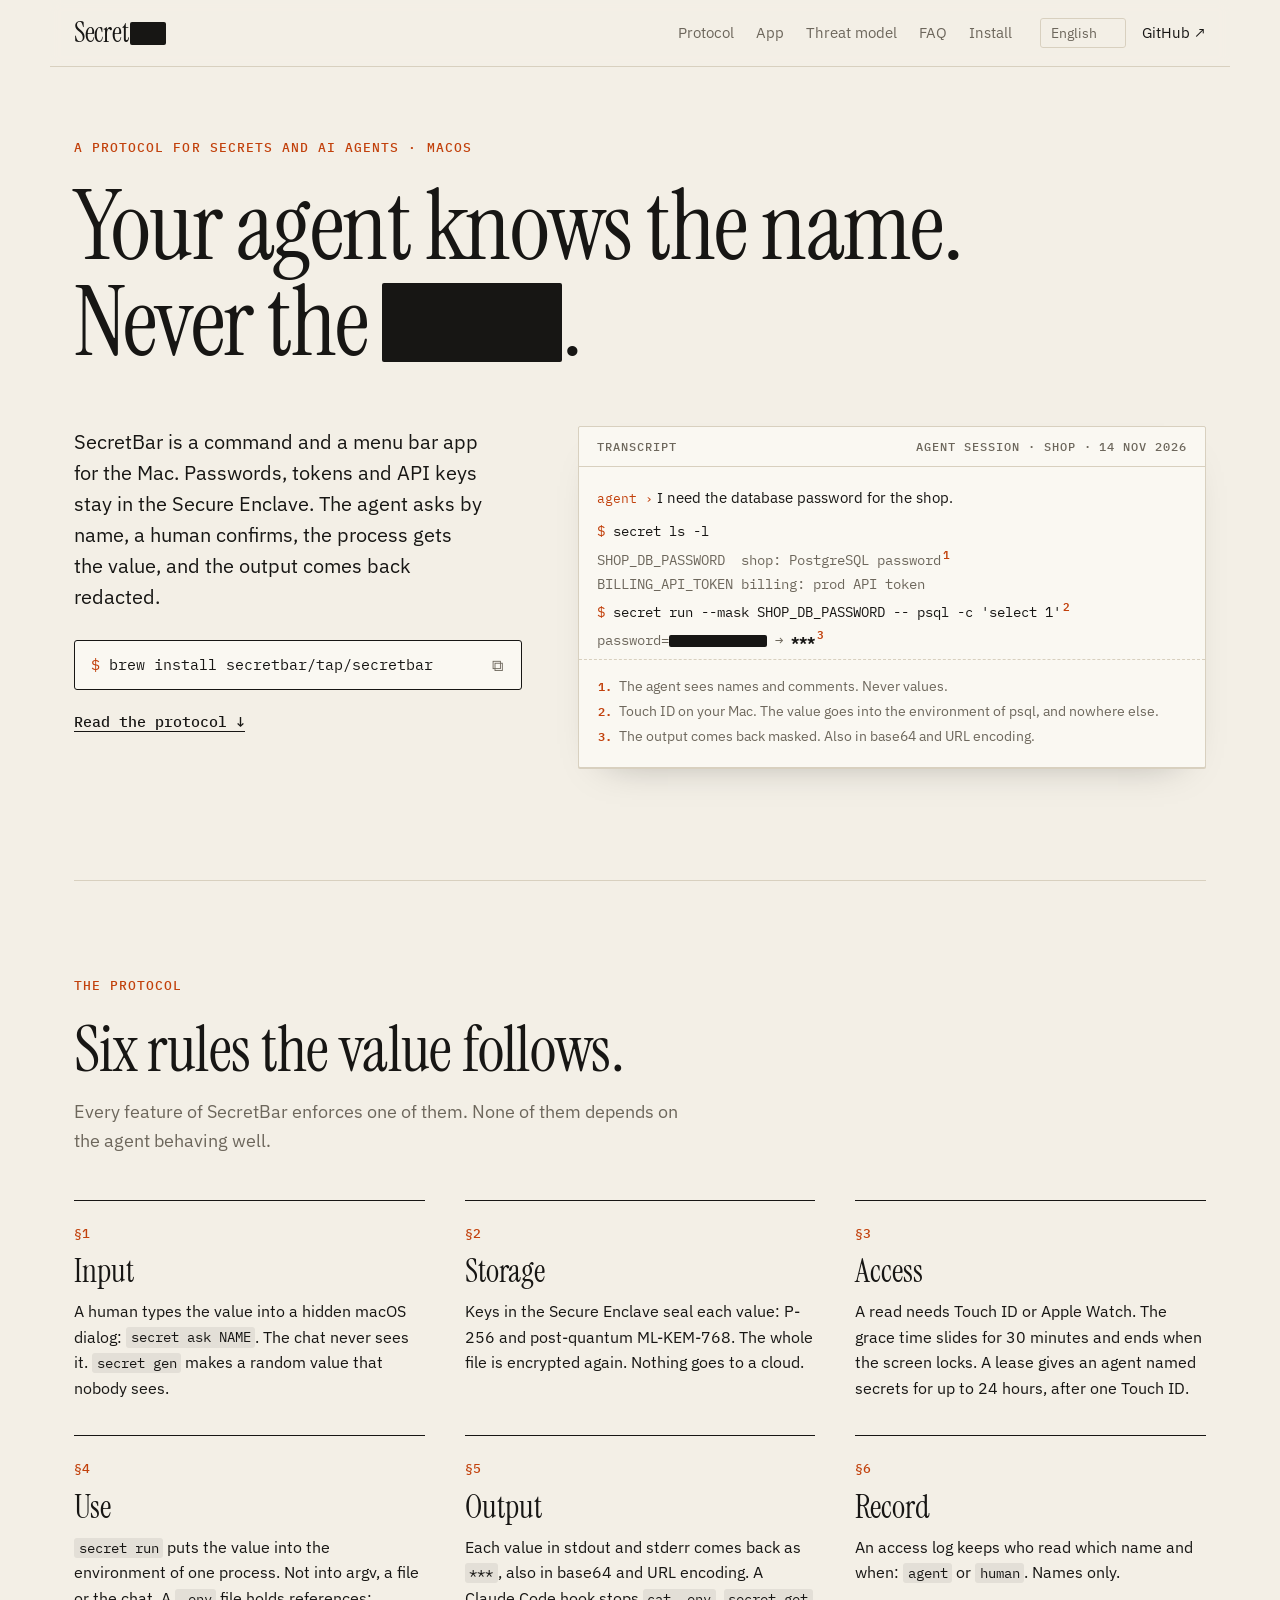
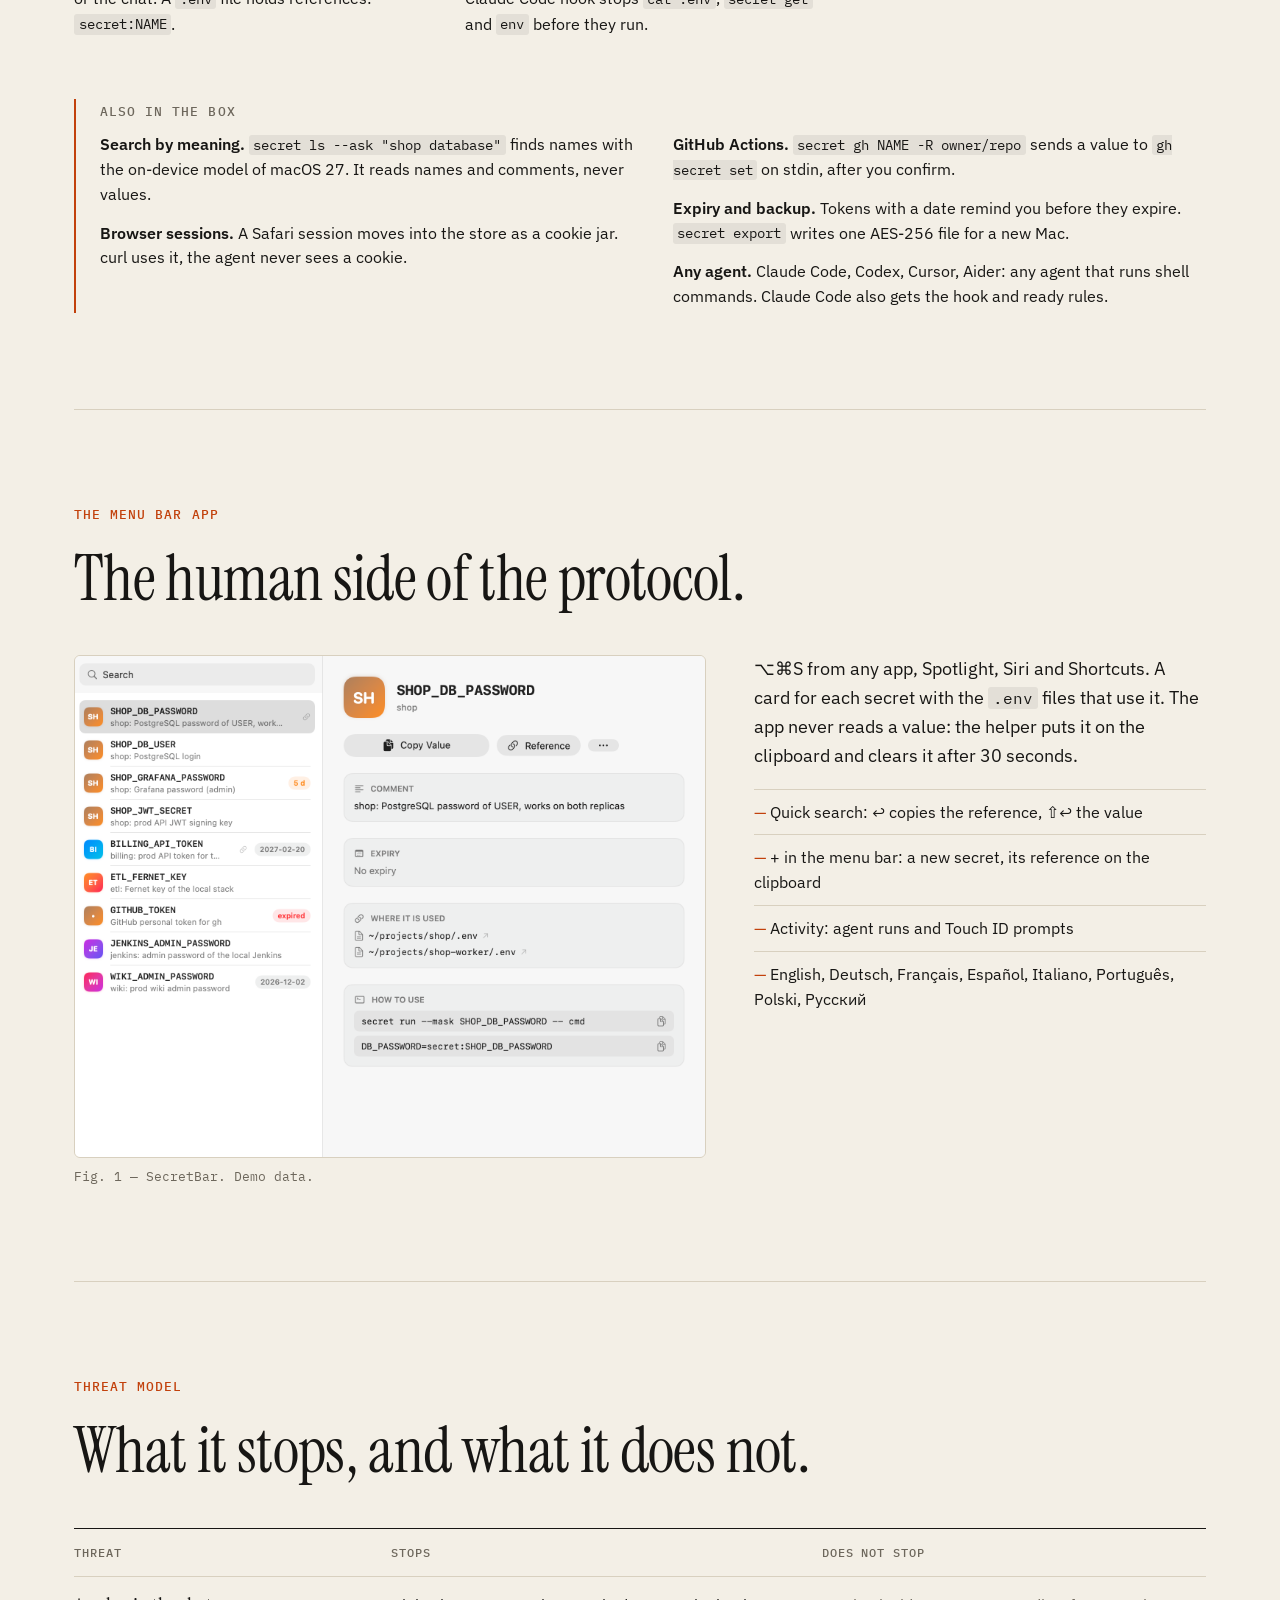
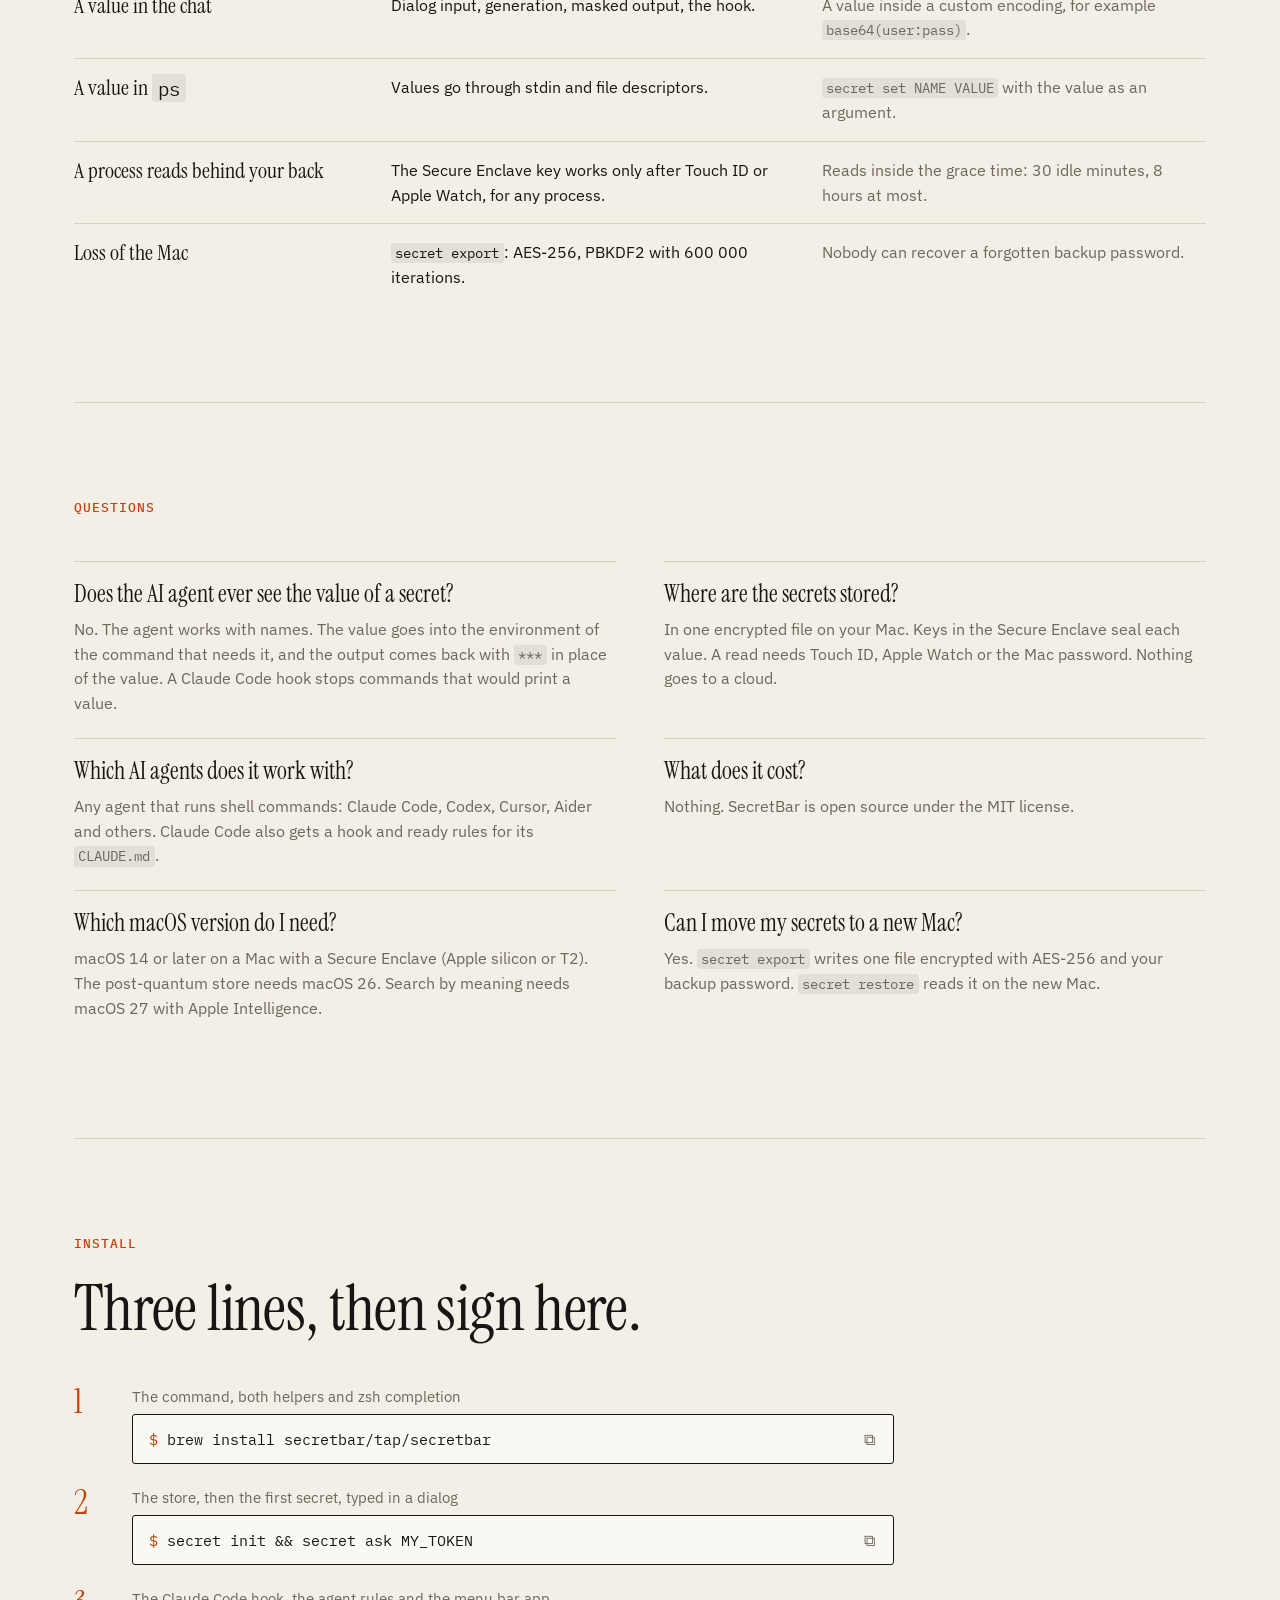
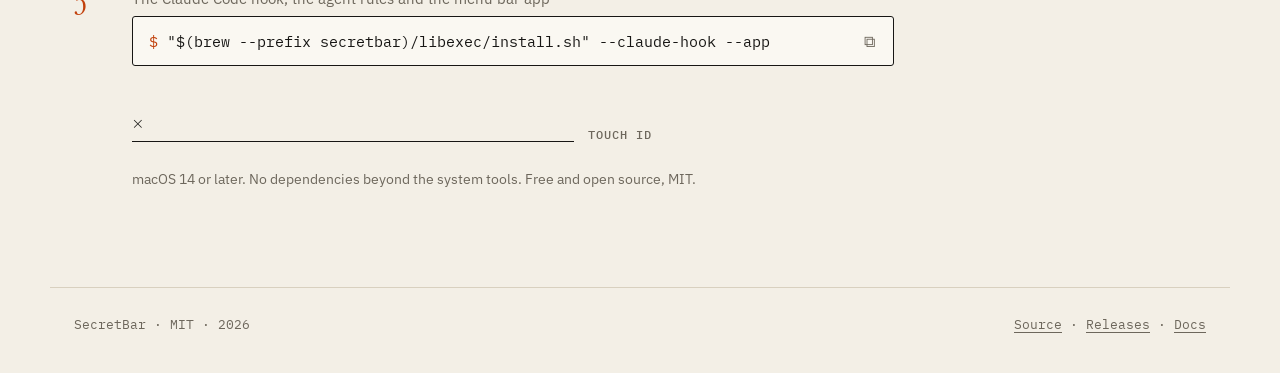
==== commit e9df83ed: "feat: redesign the landing as a redacted document Paper and ink instead of dark gradients. The headl" ====
--- a/index.html
+++ b/index.html
@@ -3,7 +3,7 @@
 <head>
 <meta charset="utf-8">
 <meta name="viewport" content="width=device-width, initial-scale=1">
-<title>SecretBar — secrets your AI agent uses but never sees</title>
+<title>SecretBar — your agent knows the name, never the value</title>
 <meta name="description" content="SecretBar keeps passwords, tokens and API keys in the Secure Enclave of your Mac. Your AI agent uses them by name and never sees a value. Command line tool and menu bar app, free and open source.">
 <link rel="canonical" href="https://secretbar.github.io/">
 <link rel="alternate" hreflang="en" href="https://secretbar.github.io/">
@@ -15,330 +15,184 @@
 <link rel="alternate" hreflang="pl" href="https://secretbar.github.io/pl/">
 <link rel="alternate" hreflang="ru" href="https://secretbar.github.io/ru/">
 <link rel="alternate" hreflang="x-default" href="https://secretbar.github.io/">
-<meta name="color-scheme" content="dark light">
-<meta name="theme-color" content="#07080c" media="(prefers-color-scheme: dark)">
-<meta name="theme-color" content="#f6f7fb" media="(prefers-color-scheme: light)">
+<meta name="color-scheme" content="light dark">
+<meta name="theme-color" content="#f3efe6" media="(prefers-color-scheme: light)">
+<meta name="theme-color" content="#151412" media="(prefers-color-scheme: dark)">
 <meta property="og:type" content="website">
 <meta property="og:site_name" content="SecretBar">
 <meta property="og:locale" content="en_US">
-<meta property="og:title" content="SecretBar — your agent uses secrets, it never sees them">
-<meta property="og:description" content="Secure Enclave store with post-quantum encryption, hidden input, masked output, a Claude Code hook. macOS, MIT, no dependencies.">
+<meta property="og:title" content="SecretBar — your agent knows the name, never the value">
+<meta property="og:description" content="A protocol for secrets and AI agents on macOS: hidden input, Secure Enclave with post-quantum keys, Touch ID, masked output, a Claude Code hook. MIT, no dependencies.">
 <meta property="og:url" content="https://secretbar.github.io/">
 <meta property="og:image" content="https://secretbar.github.io/assets/img/og.png">
 <meta property="og:image:width" content="1200">
 <meta property="og:image:height" content="630">
 <meta name="twitter:card" content="summary_large_image">
-<meta name="twitter:title" content="SecretBar — your agent uses secrets, it never sees them">
-<meta name="twitter:description" content="Secure Enclave store with post-quantum encryption, hidden input, masked output, a Claude Code hook. macOS, MIT, no dependencies.">
+<meta name="twitter:title" content="SecretBar — your agent knows the name, never the value">
+<meta name="twitter:description" content="A protocol for secrets and AI agents on macOS: hidden input, Secure Enclave with post-quantum keys, Touch ID, masked output, a Claude Code hook. MIT, no dependencies.">
 <meta name="twitter:image" content="https://secretbar.github.io/assets/img/og.png">
 <link rel="icon" type="image/png" href="/assets/img/icon.png">
 <link rel="apple-touch-icon" href="/assets/img/icon.png">
 <link rel="preconnect" href="https://fonts.googleapis.com">
 <link rel="preconnect" href="https://fonts.gstatic.com" crossorigin>
-<link rel="preload" as="style" href="https://fonts.googleapis.com/css2?family=Inter:wght@400;500;600;700;800&family=JetBrains+Mono:wght@400;500;700&display=swap">
-<link href="https://fonts.googleapis.com/css2?family=Inter:wght@400;500;600;700;800&family=JetBrains+Mono:wght@400;500;700&display=swap" rel="stylesheet" media="print" onload="this.media='all'">
-<link rel="stylesheet" href="/assets/style.css">
+<link rel="stylesheet" href="https://fonts.googleapis.com/css2?family=Instrument+Serif:ital@0;1&family=PT+Serif:ital@0;1&family=IBM+Plex+Sans:wght@400;500;600&family=IBM+Plex+Mono:wght@400;500&display=swap">
+<link rel="stylesheet" href="/assets/paper.css">
 <script>document.documentElement.classList.add("js")</script>
 <script type="application/ld+json">[{"@context": "https://schema.org", "@type": "SoftwareApplication", "name": "SecretBar", "description": "SecretBar keeps passwords, tokens and API keys in the Secure Enclave of your Mac. Your AI agent uses them by name and never sees a value. Command line tool and menu bar app, free and open source.", "applicationCategory": "SecurityApplication", "operatingSystem": "macOS 14 or later", "url": "https://secretbar.github.io/", "downloadUrl": "https://github.com/secretbar/secretbar/releases", "installUrl": "https://secretbar.github.io/#install", "softwareVersion": "1.8.0", "license": "https://opensource.org/licenses/MIT", "isAccessibleForFree": true, "offers": {"@type": "Offer", "price": "0", "priceCurrency": "USD"}, "codeRepository": "https://github.com/secretbar/secretbar", "inLanguage": "en", "image": "https://secretbar.github.io/assets/img/og.png"}, {"@context": "https://schema.org", "@type": "FAQPage", "inLanguage": "en", "mainEntity": [{"@type": "Question", "name": "Does the AI agent ever see the value of a secret?", "acceptedAnswer": {"@type": "Answer", "text": "No. The agent works with names. The value goes into the environment of the command that needs it, and the output comes back with *** in place of the value. A Claude Code hook stops commands that would print a value."}}, {"@type": "Question", "name": "Where are the secrets stored?", "acceptedAnswer": {"@type": "Answer", "text": "In one encrypted file on your Mac. Keys in the Secure Enclave seal each value. A read needs Touch ID, Apple Watch or the Mac password. Nothing goes to a cloud."}}, {"@type": "Question", "name": "Which AI agents does it work with?", "acceptedAnswer": {"@type": "Answer", "text": "Any agent that runs shell commands: Claude Code, Codex, Cursor, Aider and others. Claude Code also gets a hook and ready rules for its CLAUDE.md."}}, {"@type": "Question", "name": "What does it cost?", "acceptedAnswer": {"@type": "Answer", "text": "Nothing. SecretBar is open source under the MIT license."}}, {"@type": "Question", "name": "Which macOS version do I need?", "acceptedAnswer": {"@type": "Answer", "text": "macOS 14 or later on a Mac with a Secure Enclave (Apple silicon or T2). The post-quantum store needs macOS 26. Search by meaning needs macOS 27 with Apple Intelligence."}}, {"@type": "Question", "name": "Can I move my secrets to a new Mac?", "acceptedAnswer": {"@type": "Answer", "text": "Yes. secret export writes one file encrypted with AES-256 and your backup password. secret restore reads it on the new Mac."}}]}]</script>
 </head>
 <body data-copied="Copied to the clipboard" data-copy-failed="Select the text and copy it">
-<div class="bg" aria-hidden="true">
-  <div class="bg-grid"></div>
-  <div class="orb orb-a"></div>
-  <div class="orb orb-b"></div>
-  <div class="orb orb-c"></div>
-  <div class="spot"></div>
-</div>
 
-<header class="nav">
-  <a class="brand" href="#top" aria-label="SecretBar">
-    <img src="/assets/img/icon.png" alt="" width="28" height="28">
-    <span>SecretBar</span>
-  </a>
-  <nav class="nav-links" aria-label="Sections">
-    <a href="#flow">How it works</a>
-    <a href="#features">Features</a>
-    <a href="#secretbar">Menu bar app</a>
-    <a href="#security">Security</a>
+<header class="top">
+  <a class="mark" href="#top" aria-label="SecretBar"><span class="mark-name">Secret<span class="rx rx-mark" aria-hidden="true">Bar</span></span></a>
+  <nav class="links" aria-label="Sections">
+    <a href="#protocol">Protocol</a>
+    <a href="#app">App</a>
+    <a href="#threats">Threat model</a>
     <a href="#faq">FAQ</a>
     <a href="#install">Install</a>
   </nav>
-  <div class="nav-end">
-    <label class="lang-switch"><span class="sr-only">Language</span>
-      <select id="lang" aria-label="Language"><option value="https://secretbar.github.io/" selected lang="en">English</option><option value="https://secretbar.github.io/de/" lang="de">Deutsch</option><option value="https://secretbar.github.io/fr/" lang="fr">Français</option><option value="https://secretbar.github.io/es/" lang="es">Español</option><option value="https://secretbar.github.io/it/" lang="it">Italiano</option><option value="https://secretbar.github.io/pt-PT/" lang="pt-PT">Português</option><option value="https://secretbar.github.io/pl/" lang="pl">Polski</option><option value="https://secretbar.github.io/ru/" lang="ru">Русский</option></select>
-    </label>
-    <a class="btn btn-ghost btn-sm" href="https://github.com/secretbar/secretbar">
-      <svg viewBox="0 0 16 16" width="16" height="16" aria-hidden="true"><path fill="currentColor" d="M8 0C3.58 0 0 3.58 0 8c0 3.54 2.29 6.53 5.47 7.59.4.07.55-.17.55-.38 0-.19-.01-.82-.01-1.49-2.01.37-2.53-.49-2.69-.94-.09-.23-.48-.94-.82-1.13-.28-.15-.68-.52-.01-.53.63-.01 1.08.58 1.23.82.72 1.21 1.87.87 2.33.66.07-.52.28-.87.51-1.07-1.78-.2-3.64-.89-3.64-3.95 0-.87.31-1.59.82-2.15-.08-.2-.36-1.02.08-2.12 0 0 .67-.21 2.2.82.64-.18 1.32-.27 2-.27.68 0 1.36.09 2 .27 1.53-1.04 2.2-.82 2.2-.82.44 1.1.16 1.92.08 2.12.51.56.82 1.27.82 2.15 0 3.07-1.87 3.75-3.65 3.95.29.25.54.73.54 1.48 0 1.07-.01 1.93-.01 2.2 0 .21.15.46.55.38A8.013 8.013 0 0016 8c0-4.42-3.58-8-8-8z"/></svg>
-      GitHub
-    </a>
+  <div class="top-end">
+    <label class="lang"><span class="sr">Language</span><select id="lang" aria-label="Language"><option value="https://secretbar.github.io/" selected lang="en">English</option><option value="https://secretbar.github.io/de/" lang="de">Deutsch</option><option value="https://secretbar.github.io/fr/" lang="fr">Français</option><option value="https://secretbar.github.io/es/" lang="es">Español</option><option value="https://secretbar.github.io/it/" lang="it">Italiano</option><option value="https://secretbar.github.io/pt-PT/" lang="pt-PT">Português</option><option value="https://secretbar.github.io/pl/" lang="pl">Polski</option><option value="https://secretbar.github.io/ru/" lang="ru">Русский</option></select></label>
+    <a class="gh" href="https://github.com/secretbar/secretbar">GitHub ↗</a>
   </div>
 </header>
 
 <main id="top">
 
 <section class="hero">
-  <div class="hero-copy">
-    <p class="eyebrow reveal"><span class="dot"></span> macOS · Secure Enclave · Claude Code</p>
-    <h1 class="reveal">Your agent uses secrets.<br><span class="grad">It never sees them.</span></h1>
-    <p class="lede reveal">SecretBar keeps passwords, tokens and API keys in the Secure Enclave of your Mac. The agent works with names. The values go straight into the process that needs them, and come back as <span class="mask-chip">***</span>.</p>
-    <div class="cta reveal">
-      <div class="install" data-copy="brew install secretbar/tap/secretbar">
-        <span class="prompt">$</span>
-        <code>brew install secretbar/tap/secretbar</code>
-        <button class="copy" type="button" aria-label="Copy the install command">
-          <svg viewBox="0 0 24 24" width="16" height="16" aria-hidden="true"><path fill="none" stroke="currentColor" stroke-width="2" d="M9 9h10v10H9zM5 15V5h10"/></svg>
-        </button>
+  <p class="kicker">A protocol for secrets and AI agents · macOS</p>
+  <h1 class="display">Your agent knows the name.<br>Never the <span class="rx rx-hero" tabindex="0" data-hint="Touch ID required">value</span>.</h1>
+  <div class="hero-grid">
+    <div class="hero-text">
+      <p class="lede">SecretBar is a command and a menu bar app for the Mac. Passwords, tokens and API keys stay in the Secure Enclave. The agent asks by name, a human confirms, the process gets the value, and the output comes back redacted.</p>
+      <div class="cmd" data-copy="brew install secretbar/tap/secretbar"><code><span class="pr">$</span> brew install secretbar/tap/secretbar</code><button class="copy" type="button" aria-label="Copy the install command">⧉</button></div>
+      <a class="arrow" href="#protocol">Read the protocol ↓</a>
+    </div>
+
+    <figure class="doc" aria-label="Transcript">
+      <figcaption class="doc-head"><span>Transcript</span><span>agent session · shop · 14 Nov 2026</span></figcaption>
+      <div class="doc-body">
+        <p class="line agent"><span class="who">agent ›</span> I need the database password for the shop.</p>
+        <p class="line"><span class="pr">$</span> secret ls -l</p>
+        <p class="line out">SHOP_DB_PASSWORD&nbsp;&nbsp;shop: PostgreSQL password<sup>1</sup></p>
+        <p class="line out">BILLING_API_TOKEN billing: prod API token</p>
+        <p class="line"><span class="pr">$</span> secret run --mask SHOP_DB_PASSWORD -- psql -c 'select 1'<sup>2</sup></p>
+        <p class="line out">password=<span class="rx rx-line">k9#Vq2!xR7mW</span> → <b>***</b><sup>3</sup></p>
       </div>
-      <a class="btn btn-primary" href="#flow">See how it works</a>
-    </div>
-    <ul class="facts reveal" aria-label="Facts">
-      <li><b>0</b> dependencies</li>
-      <li><b>bash 3.2</b> + Swift helpers</li>
-      <li><b>MIT</b> license</li>
+      <ol class="notes">
+        <li>The agent sees names and comments. Never values.</li>
+        <li>Touch ID on your Mac. The value goes into the environment of psql, and nowhere else.</li>
+        <li>The output comes back masked. Also in base64 and URL encoding.</li>
+      </ol>
+    </figure>
+  </div>
+</section>
+
+<section class="sec" id="protocol">
+  <header class="sec-head">
+    <p class="kicker">The protocol</p>
+    <h2 class="display2">Six rules the value follows.</h2>
+    <p class="sub">Every feature of SecretBar enforces one of them. None of them depends on the agent behaving well.</p>
+  </header>
+  <ol class="clauses">
+    <li><span class="no">§1</span><h3>Input</h3><p>A human types the value into a hidden macOS dialog: <code>secret ask NAME</code>. The chat never sees it. <code>secret gen</code> makes a random value that nobody sees.</p></li>
+    <li><span class="no">§2</span><h3>Storage</h3><p>Keys in the Secure Enclave seal each value: P-256 and post-quantum ML-KEM-768. The whole file is encrypted again. Nothing goes to a cloud.</p></li>
+    <li><span class="no">§3</span><h3>Access</h3><p>A read needs Touch ID or Apple Watch. The grace time slides for 30 minutes and ends when the screen locks. A lease gives an agent named secrets for up to 24 hours, after one Touch ID.</p></li>
+    <li><span class="no">§4</span><h3>Use</h3><p><code>secret run</code> puts the value into the environment of one process. Not into argv, a file or the chat. A <code>.env</code> file holds references: <code>secret:NAME</code>.</p></li>
+    <li><span class="no">§5</span><h3>Output</h3><p>Each value in stdout and stderr comes back as <code>***</code>, also in base64 and URL encoding. A Claude Code hook stops <code>cat .env</code>, <code>secret get</code> and <code>env</code> before they run.</p></li>
+    <li><span class="no">§6</span><h3>Record</h3><p>An access log keeps who read which name and when: <code>agent</code> or <code>human</code>. Names only.</p></li>
+  </ol>
+  <aside class="appendix">
+    <h3>Also in the box</h3>
+    <ul>
+      <li><b>Search by meaning.</b> <code>secret ls --ask "shop database"</code> finds names with the on-device model of macOS 27. It reads names and comments, never values.</li>
+      <li><b>Browser sessions.</b> A Safari session moves into the store as a cookie jar. curl uses it, the agent never sees a cookie.</li>
+      <li><b>GitHub Actions.</b> <code>secret gh NAME -R owner/repo</code> sends a value to <code>gh secret set</code> on stdin, after you confirm.</li>
+      <li><b>Expiry and backup.</b> Tokens with a date remind you before they expire. <code>secret export</code> writes one AES-256 file for a new Mac.</li>
+      <li><b>Any agent.</b> Claude Code, Codex, Cursor, Aider: any agent that runs shell commands. Claude Code also gets the hook and ready rules.</li>
     </ul>
-  </div>
+  </aside>
+</section>
 
-  <div class="hero-demo reveal" aria-label="Terminal demo">
-    <div class="window term" id="term">
-      <div class="titlebar"><i></i><i></i><i></i><span>zsh — agent session</span></div>
-      <pre class="term-body" id="term-body" aria-live="off"></pre>
-      <div class="dialog" id="dialog" aria-hidden="true">
-        <div class="dialog-icon"><img src="/assets/img/icon.png" alt="" width="44" height="44"></div>
-        <div class="dialog-text">
-          <b>secret</b>
-          <span>Paste the token from github.com/settings/tokens</span>
-          <div class="field"><span id="dialog-dots"></span><span class="caret"></span></div>
-          <div class="dialog-btns"><span>Cancel</span><span class="ok">OK</span></div>
-        </div>
-      </div>
-      <div class="touchid" id="touchid" aria-hidden="true">
-        <svg viewBox="0 0 64 64" width="64" height="64">
-          <g fill="none" stroke="currentColor" stroke-width="2.6" stroke-linecap="round">
-            <path class="fp" d="M20 50c-3-5-4-10-4-16 0-9 7-16 16-16s16 7 16 16"/>
-            <path class="fp" d="M26 54c-2-6-3-12-3-19 0-5 4-9 9-9s9 4 9 9c0 4 0 8-1 12"/>
-            <path class="fp" d="M32 35c0 8 1 14 4 20"/>
-            <path class="fp" d="M14 24c4-8 10-12 18-12 9 0 15 4 19 11"/>
-            <path class="fp" d="M47 47c1-4 1-8 1-12"/>
-          </g>
-        </svg>
-        <span>Touch ID to use GITHUB_TOKEN for gh</span>
-      </div>
+<section class="sec" id="app">
+  <header class="sec-head">
+    <p class="kicker">The menu bar app</p>
+    <h2 class="display2">The human side of the protocol.</h2>
+  </header>
+  <div class="app-grid">
+    <figure class="fig">
+      <picture>
+        <source srcset="/assets/img/main-dark.png" media="(prefers-color-scheme: dark)">
+        <img src="/assets/img/main-light.png" alt="SecretBar main window with a list of secrets and the card of SHOP_DB_PASSWORD" width="856" height="680" loading="lazy">
+      </picture>
+      <figcaption>Fig. 1 — SecretBar. Demo data.</figcaption>
+    </figure>
+    <div class="app-text">
+      <p>⌥⌘S from any app, Spotlight, Siri and Shortcuts. A card for each secret with the <code>.env</code> files that use it. The app never reads a value: the helper puts it on the clipboard and clears it after 30 seconds.</p>
+      <ul class="dash">
+        <li>Quick search: ↩ copies the reference, ⇧↩ the value</li>
+        <li>+ in the menu bar: a new secret, its reference on the clipboard</li>
+        <li>Activity: agent runs and Touch ID prompts</li>
+        <li>English, Deutsch, Français, Español, Italiano, Português, Polski, Русский</li>
+      </ul>
     </div>
   </div>
 </section>
 
-<section class="marquee" aria-label="Works with">
-  <div class="marquee-track">
-    <span>Claude Code</span><span>Codex</span><span>GitHub Actions</span><span>.env</span><span>Touch ID</span><span>Apple Watch</span><span>Spotlight</span><span>Siri</span><span>Shortcuts</span><span>Safari</span><span>Homebrew</span>
-    <span>Claude Code</span><span>Codex</span><span>GitHub Actions</span><span>.env</span><span>Touch ID</span><span>Apple Watch</span><span>Spotlight</span><span>Siri</span><span>Shortcuts</span><span>Safari</span><span>Homebrew</span>
+<section class="sec" id="threats">
+  <header class="sec-head">
+    <p class="kicker">Threat model</p>
+    <h2 class="display2">What it stops, and what it does not.</h2>
+  </header>
+  <div class="table-wrap">
+    <table class="threats">
+      <thead><tr><th>Threat</th><th>Stops</th><th>Does not stop</th></tr></thead>
+      <tbody>
+        <tr><th>A value in the chat</th><td>Dialog input, generation, masked output, the hook.</td><td>A value inside a custom encoding, for example <code>base64(user:pass)</code>.</td></tr>
+        <tr><th>A value in <code>ps</code></th><td>Values go through stdin and file descriptors.</td><td><code>secret set NAME VALUE</code> with the value as an argument.</td></tr>
+        <tr><th>A process reads behind your back</th><td>The Secure Enclave key works only after Touch ID or Apple Watch, for any process.</td><td>Reads inside the grace time: 30 idle minutes, 8 hours at most.</td></tr>
+        <tr><th>Loss of the Mac</th><td><code>secret export</code>: AES-256, PBKDF2 with 600 000 iterations.</td><td>Nobody can recover a forgotten backup password.</td></tr>
+      </tbody>
+    </table>
   </div>
 </section>
 
-<section class="section" id="flow">
-  <div class="section-head reveal">
-    <p class="kicker">How it works</p>
-    <h2>The value takes a path<br>around the agent.</h2>
-    <p class="sub">On write and on read. The agent asks for a secret by name. A human types or confirms. The process gets the value. The output comes back masked.</p>
-  </div>
-
-  <div class="flow reveal" id="flow-diagram">
-    <svg class="flow-lines" viewBox="0 0 1000 260" preserveAspectRatio="none" aria-hidden="true">
-      <defs>
-        <linearGradient id="lg" x1="0" x2="1">
-          <stop offset="0" stop-color="var(--c1)"/><stop offset=".5" stop-color="var(--c2)"/><stop offset="1" stop-color="var(--c3)"/>
-        </linearGradient>
-      </defs>
-      <path id="flow-path" d="M60 130 C 180 130, 200 60, 300 60 S 440 130, 500 130 S 640 200, 700 200 S 840 130, 940 130" fill="none" stroke="url(#lg)" stroke-width="2.5" stroke-dasharray="6 8"/>
-      <circle r="7" class="packet" id="packet"/>
-      <circle r="16" class="packet-glow" id="packet-glow"/>
-    </svg>
-    <ol class="flow-nodes">
-      <li style="--x:6%;--y:50%"><span class="node-ico"><svg viewBox="0 0 24 24" width="20" height="20" aria-hidden="true"><circle cx="12" cy="8" r="4" fill="none" stroke="currentColor" stroke-width="2"/><path d="M4 21c1-4 4-6 8-6s7 2 8 6" fill="none" stroke="currentColor" stroke-width="2"/></svg></span><b>Human</b><small>types into a hidden field</small></li>
-      <li style="--x:30%;--y:23%"><span class="node-ico"><svg viewBox="0 0 24 24" width="20" height="20" aria-hidden="true"><rect x="3" y="6" width="18" height="12" rx="2" fill="none" stroke="currentColor" stroke-width="2"/><path d="M7 14h10M7 10h.01M11 10h.01M15 10h.01" stroke="currentColor" stroke-width="2" stroke-linecap="round"/></svg></span><b>secret ask</b><small>macOS dialog, not the chat</small></li>
-      <li style="--x:50%;--y:50%" class="chip-node"><span class="chip" aria-hidden="true"><i></i></span><b>Secure Enclave</b><small>P-256 + ML-KEM-768, Touch ID to read</small></li>
-      <li style="--x:70%;--y:77%"><span class="node-ico"><svg viewBox="0 0 24 24" width="20" height="20" aria-hidden="true"><path d="M5 7l5 5-5 5M12 17h7" fill="none" stroke="currentColor" stroke-width="2" stroke-linecap="round"/></svg></span><b>secret run</b><small>value into the env of cmd</small></li>
-      <li style="--x:94%;--y:50%"><span class="node-ico"><svg viewBox="0 0 24 24" width="20" height="20" aria-hidden="true"><rect x="5" y="8" width="14" height="11" rx="3" fill="none" stroke="currentColor" stroke-width="2"/><path d="M12 4v4M9 13h.01M15 13h.01" stroke="currentColor" stroke-width="2" stroke-linecap="round"/></svg></span><b>Agent</b><small>sees <code>***</code></small></li>
-    </ol>
-  </div>
-
-  <div class="split">
-    <div class="pane reveal">
-      <p class="pane-label">What the agent sees</p>
-      <pre class="code"><span class="c-p">$</span> secret ls -l
-SHOP_DB_PASSWORD   shop: PostgreSQL password
-BILLING_API_TOKEN  billing: prod API token
-GITHUB_TOKEN       GitHub token for gh
-
-<span class="c-p">$</span> secret run --mask GITHUB_TOKEN -- gh api user
-{ "login": "you", "token": "<span class="masked">***</span>" }</pre>
-    </div>
-    <div class="pane pane-hot reveal">
-      <p class="pane-label">What the process gets</p>
-      <pre class="code">GITHUB_TOKEN=<span class="scramble" data-final="ghp_••••••••••••••••••••••••••••••••">ghp_••••••••••••••••••••••••••••••••</span>
-<span class="c-dim"># only in the environment of gh,
-# only after Touch ID,
-# never in argv, never in the chat.</span></pre>
-      <div class="badge-row"><span class="pill">stdin, not argv</span><span class="pill">masked: raw · base64 · URL</span><span class="pill">access log</span></div>
-    </div>
-  </div>
+<section class="sec" id="faq">
+  <header class="sec-head">
+    <p class="kicker">Questions</p>
+  </header>
+  <dl class="faq">
+    <div><dt>Does the AI agent ever see the value of a secret?</dt><dd>No. The agent works with names. The value goes into the environment of the command that needs it, and the output comes back with <code>***</code> in place of the value. A Claude Code hook stops commands that would print a value.</dd></div>
+    <div><dt>Where are the secrets stored?</dt><dd>In one encrypted file on your Mac. Keys in the Secure Enclave seal each value. A read needs Touch ID, Apple Watch or the Mac password. Nothing goes to a cloud.</dd></div>
+    <div><dt>Which AI agents does it work with?</dt><dd>Any agent that runs shell commands: Claude Code, Codex, Cursor, Aider and others. Claude Code also gets a hook and ready rules for its <code>CLAUDE.md</code>.</dd></div>
+    <div><dt>What does it cost?</dt><dd>Nothing. SecretBar is open source under the MIT license.</dd></div>
+    <div><dt>Which macOS version do I need?</dt><dd>macOS 14 or later on a Mac with a Secure Enclave (Apple silicon or T2). The post-quantum store needs macOS 26. Search by meaning needs macOS 27 with Apple Intelligence.</dd></div>
+    <div><dt>Can I move my secrets to a new Mac?</dt><dd>Yes. <code>secret export</code> writes one file encrypted with AES-256 and your backup password. <code>secret restore</code> reads it on the new Mac.</dd></div>
+  </dl>
 </section>
 
-<section class="section" id="features">
-  <div class="section-head reveal">
-    <p class="kicker">Features</p>
-    <h2>Made for work with an agent.</h2>
-  </div>
-  <div class="bento">
-    <article class="card card-wide reveal tilt">
-      <div class="card-ico">⌘</div>
-      <h3>Hidden input</h3>
-      <p><code>secret ask NAME</code> opens a macOS dialog. You type the value. The agent gets <code>stored: NAME</code>. <code>secret gen</code> makes a random value that nobody sees.</p>
-      <pre class="mini"><span class="c-p">$</span> secret gen -l 32 -c "shop: db password" SHOP_DB_PASSWORD
-stored: SHOP_DB_PASSWORD</pre>
-    </article>
-    <article class="card reveal tilt">
-      <div class="card-ico">***</div>
-      <h3>Masked output</h3>
-      <p><code>run --mask</code> replaces each value with <code>***</code> in stdout and stderr, also in base64 and URL encoding. Always on under Claude Code.</p>
-    </article>
-    <article class="card reveal tilt">
-      <div class="card-ico"><svg viewBox="0 0 24 24" width="22" height="22" aria-hidden="true"><circle cx="12" cy="12" r="9" fill="none" stroke="currentColor" stroke-width="2"/><path d="M6 6l12 12" stroke="currentColor" stroke-width="2"/></svg></div>
-      <h3>Claude Code hook</h3>
-      <p>Stops <code>secret get</code>, <code>cat .env</code>, <code>security … -w</code> and <code>env</code> inside <code>run</code> before they start.</p>
-      <div class="blocked"><code>cat .env</code><span>Blocked by SecretBar</span></div>
-    </article>
-    <article class="card reveal tilt">
-      <div class="card-ico">PQ</div>
-      <h3>Post-quantum store</h3>
-      <p>On macOS 26 and later, two Secure Enclave keys seal each value: P-256 and ML-KEM-768. A file copied today stays closed for a quantum computer later. <code>secret touchid pq</code> converts an old store after one Touch ID.</p>
-    </article>
-    <article class="card reveal tilt">
-      <div class="card-ico">&#9202;</div>
-      <h3>Lease for an agent</h3>
-      <p><code>secret lease --for 8h NAME…</code> holds the named secrets for up to 24 hours after one Touch ID that names them. They stay readable while the screen is locked. Any other name fails at once with <code>not leased</code>. <code>secret lease --revoke</code> ends it.</p>
-    </article>
-    <article class="card reveal tilt">
-      <div class="card-ico">?</div>
-      <h3>Search by meaning</h3>
-      <p><code>secret ls --ask "shop database password"</code> finds names with the on-device Apple model of macOS 27. The model sees names and comments only, never a value, and nothing leaves the Mac.</p>
-    </article>
-    <article class="card reveal tilt">
-      <div class="card-ico">⇪</div>
-      <h3>GitHub Actions</h3>
-      <p><code>secret gh NAME -R owner/repo</code> pushes a value to <code>gh secret set</code> through stdin, after you confirm it.</p>
-    </article>
-    <article class="card reveal tilt">
-      <div class="card-ico">&#127850;</div>
-      <h3>Browser sessions</h3>
-      <p><code>secret cookie pull DOMAIN --all --as NAME</code> moves a Safari session into the store as a cookie jar. A Safari extension captures session-only cookies. <code>secret run --cookie-jar NAME</code> gives curl a temporary jar that is deleted after the command.</p>
-    </article>
-    <article class="card reveal tilt">
-      <div class="card-ico">.env</div>
-      <h3>References, not values</h3>
-      <p><code>TOKEN=secret:MY_TOKEN</code> in your <code>.env</code>. <code>secret import</code> moves an existing file. <code>secret check</code> shows what is missing.</p>
-    </article>
-    <article class="card card-wide reveal tilt">
-      <div class="card-ico">≡</div>
-      <h3>Access log</h3>
-      <p>Who read which secret and when: <code>agent</code> or <code>human</code>. Names only.</p>
-      <pre class="mini">2026-10-23 09:12  run   agent  SHOP_DB_USER SHOP_DB_PASSWORD  psql
-2026-10-23 09:40  copy  human  BILLING_API_TOKEN
-2026-10-23 10:02  gh    agent  DEPLOY_KEY  -R acme/shop</pre>
-    </article>
-    <article class="card reveal tilt">
-      <div class="card-ico">⌛︎</div>
-      <h3>Expiry and backup</h3>
-      <p><code>-x 2026-12-31</code> marks a token that expires. <code>secret ls --expiring</code> and SecretBar remind you. <code>secret export</code> writes one AES-256 file for a new Mac.</p>
-    </article>
-    <article class="card card-wide reveal tilt">
-      <div class="card-ico">&gt;_</div>
-      <h3>Works with any agent</h3>
-      <p>Claude Code, Codex, Cursor, Aider: any agent that runs shell commands uses <code>secret run</code>. Claude Code also gets the hook and ready rules for <code>CLAUDE.md</code>.</p>
-      <pre class="mini"><span class="c-p">$</span> secret run --mask SHOP_DB_PASSWORD -- psql -c 'select 1'
-<span class="c-p">$</span> secret run --mask -e .env -- npm test</pre>
-    </article>
-  </div>
-</section>
-
-<section class="section" id="secretbar">
-  <div class="section-head reveal">
-    <p class="kicker">Menu bar app</p>
-    <h2>SecretBar<br>for the human side.</h2>
-    <p class="sub">⌥⌘S from any app, Spotlight, Siri and Shortcuts, a card for each secret with the <code>.env</code> files that use it. The app never reads a value: the helper puts it on the clipboard and clears it after 30 seconds.</p>
-  </div>
-  <div class="stage reveal" id="stage">
-    <picture class="shot shot-main" data-depth="0.04">
-      <source srcset="/assets/img/main-light.png" media="(prefers-color-scheme: light)">
-      <img src="/assets/img/main-dark.png" alt="SecretBar main window with a list of secrets and the card of SHOP_DB_PASSWORD" width="856" height="680" loading="lazy">
-    </picture>
-    <picture class="shot shot-menu" data-depth="0.1">
-      <source srcset="/assets/img/menubar-light.png" media="(prefers-color-scheme: light)">
-      <img src="/assets/img/menubar-dark.png" alt="SecretBar menu bar panel" width="380" height="500" loading="lazy">
-    </picture>
-    <picture class="shot shot-quick" data-depth="0.07">
-      <source srcset="/assets/img/quick-light.png" media="(prefers-color-scheme: light)">
-      <img src="/assets/img/quick-dark.png" alt="SecretBar quick search panel" width="700" height="480" loading="lazy">
-    </picture>
-  </div>
-  <ul class="ticks reveal">
-    <li>Quick search ⌥⌘S: ↩ copies the reference, ⇧↩ the value</li>
-    <li>Spotlight, Siri and the Shortcuts action “Copy Secret”</li>
-    <li>+ in the menu bar: a new secret, and its reference <code>secret:NAME</code> is on your clipboard</li>
-    <li>Activity: agent runs and Touch ID prompts</li>
-    <li>Expiry notifications</li>
-    <li>English, Deutsch, Français, Español, Italiano, Português, Polski, Русский</li>
-  </ul>
-</section>
-
-<section class="section" id="security">
-  <div class="section-head reveal">
-    <p class="kicker">Security</p>
-    <h2>What it stops.<br><span class="muted">And what it does not.</span></h2>
-  </div>
-  <div class="threats">
-    <div class="threat reveal"><h3>A value in the chat</h3><p class="yes">Dialog input, generation, masked output, the hook.</p><p class="no">A value inside a custom encoding, for example <code>base64(user:pass)</code>.</p></div>
-    <div class="threat reveal"><h3>A value in <code>ps</code></h3><p class="yes">Values go through stdin and file descriptors.</p><p class="no"><code>set NAME VALUE</code> with the value as an argument.</p></div>
-    <div class="threat reveal"><h3>A process reads behind your back</h3><p class="yes">The Secure Enclave key works only after Touch ID or Apple Watch, for any process with any signature.</p><p class="no">Inside the grace window. It slides: 30 idle minutes, 8 hours at most. A screen lock or sleep ends it.</p></div>
-    <div class="threat reveal"><h3>Loss of the Mac</h3><p class="yes"><code>secret export</code>: AES-256, PBKDF2 600 000 iterations.</p><p class="no">Nobody can recover a forgotten backup password.</p></div>
-  </div>
-</section>
-
-<section class="section" id="faq">
-  <div class="section-head reveal">
-    <p class="kicker">FAQ</p>
-    <h2>Questions.</h2>
-  </div>
-  <div class="faq">
-    <details class="reveal"><summary>Does the AI agent ever see the value of a secret?</summary><p>No. The agent works with names. The value goes into the environment of the command that needs it, and the output comes back with <code>***</code> in place of the value. A Claude Code hook stops commands that would print a value.</p></details>
-    <details class="reveal"><summary>Where are the secrets stored?</summary><p>In one encrypted file on your Mac. Keys in the Secure Enclave seal each value. A read needs Touch ID, Apple Watch or the Mac password. Nothing goes to a cloud.</p></details>
-    <details class="reveal"><summary>Which AI agents does it work with?</summary><p>Any agent that runs shell commands: Claude Code, Codex, Cursor, Aider and others. Claude Code also gets a hook and ready rules for its <code>CLAUDE.md</code>.</p></details>
-    <details class="reveal"><summary>What does it cost?</summary><p>Nothing. SecretBar is open source under the MIT license.</p></details>
-    <details class="reveal"><summary>Which macOS version do I need?</summary><p>macOS 14 or later on a Mac with a Secure Enclave (Apple silicon or T2). The post-quantum store needs macOS 26. Search by meaning needs macOS 27 with Apple Intelligence.</p></details>
-    <details class="reveal"><summary>Can I move my secrets to a new Mac?</summary><p>Yes. <code>secret export</code> writes one file encrypted with AES-256 and your backup password. <code>secret restore</code> reads it on the new Mac.</p></details>
-  </div>
-</section>
-
-<section class="section" id="install">
-  <div class="section-head reveal">
+<section class="sec" id="install">
+  <header class="sec-head">
     <p class="kicker">Install</p>
-    <h2>Three commands.</h2>
-  </div>
+    <h2 class="display2">Three lines, then sign here.</h2>
+  </header>
   <ol class="steps">
-    <li class="step reveal"><span class="n">1</span><div><h3>Install</h3><div class="install" data-copy="brew install secretbar/tap/secretbar"><span class="prompt">$</span><code>brew install secretbar/tap/secretbar</code><button class="copy" type="button" aria-label="Copy"><svg viewBox="0 0 24 24" width="16" height="16" aria-hidden="true"><path fill="none" stroke="currentColor" stroke-width="2" d="M9 9h10v10H9zM5 15V5h10"/></svg></button></div></div></li>
-    <li class="step reveal"><span class="n">2</span><div><h3>Create the store and the first secret</h3><div class="install" data-copy="secret init &amp;&amp; secret ask MY_TOKEN"><span class="prompt">$</span><code>secret init &amp;&amp; secret ask MY_TOKEN</code><button class="copy" type="button" aria-label="Copy"><svg viewBox="0 0 24 24" width="16" height="16" aria-hidden="true"><path fill="none" stroke="currentColor" stroke-width="2" d="M9 9h10v10H9zM5 15V5h10"/></svg></button></div></div></li>
-    <li class="step reveal"><span class="n">3</span><div><h3>Connect Claude Code and the menu bar app</h3><div class="install" data-copy="&quot;$(brew --prefix secretbar)/libexec/install.sh&quot; --claude-hook --app"><span class="prompt">$</span><code>"$(brew --prefix secretbar)/libexec/install.sh" --claude-hook --app</code><button class="copy" type="button" aria-label="Copy"><svg viewBox="0 0 24 24" width="16" height="16" aria-hidden="true"><path fill="none" stroke="currentColor" stroke-width="2" d="M9 9h10v10H9zM5 15V5h10"/></svg></button></div></div></li>
+    <li><span class="note">The command, both helpers and zsh completion</span><div class="cmd" data-copy="brew install secretbar/tap/secretbar"><code><span class="pr">$</span> brew install secretbar/tap/secretbar</code><button class="copy" type="button" aria-label="Copy">⧉</button></div></li>
+    <li><span class="note">The store, then the first secret, typed in a dialog</span><div class="cmd" data-copy="secret init &amp;&amp; secret ask MY_TOKEN"><code><span class="pr">$</span> secret init &amp;&amp; secret ask MY_TOKEN</code><button class="copy" type="button" aria-label="Copy">⧉</button></div></li>
+    <li><span class="note">The Claude Code hook, the agent rules and the menu bar app</span><div class="cmd" data-copy="&quot;$(brew --prefix secretbar)/libexec/install.sh&quot; --claude-hook --app"><code><span class="pr">$</span> "$(brew --prefix secretbar)/libexec/install.sh" --claude-hook --app</code><button class="copy" type="button" aria-label="Copy">⧉</button></div></li>
   </ol>
-  <p class="note reveal">macOS only. The command needs nothing beyond the system tools.</p>
+  <div class="sign"><span class="sign-line"></span><span class="sign-label">Touch ID</span></div>
+  <p class="fine">macOS 14 or later. No dependencies beyond the system tools. Free and open source, MIT.</p>
 </section>
 
 </main>
 
-<footer class="footer">
-  <span>© 2026 SecretBar · MIT</span>
+<footer class="foot">
+  <span>SecretBar · MIT · 2026</span>
   <span><a href="https://github.com/secretbar/secretbar">Source</a> · <a href="https://github.com/secretbar/secretbar/releases">Releases</a> · <a href="https://github.com/secretbar/secretbar#readme">Docs</a></span>
 </footer>
 
 <div class="toast" id="toast" role="status" aria-live="polite"></div>
-<script src="/assets/main.js" defer></script>
+<script src="/assets/paper.js" defer></script>
 </body>
 </html>
--- a/assets/paper.css
+++ b/assets/paper.css
@@ -0,0 +1,165 @@
+/* SecretBar: the page is a redacted document. Paper, ink, one correction-pen accent. */
+:root {
+  --paper: #f3efe6;
+  --sheet: #faf8f2;
+  --ink: #171614;
+  --muted: #6d675c;
+  --rule: #d8d0bf;
+  --accent: #c2410c;
+  --serif: "Instrument Serif", "PT Serif", Georgia, serif;
+  --sans: "IBM Plex Sans", -apple-system, "Helvetica Neue", Arial, sans-serif;
+  --mono: "IBM Plex Mono", ui-monospace, "SF Mono", Menlo, monospace;
+  --w: 1180px;
+}
+@media (prefers-color-scheme: dark) {
+  :root { --paper: #151412; --sheet: #1c1b18; --ink: #ebe6da; --muted: #9c968a; --rule: #34302a; --accent: #f97316; }
+}
+
+* { box-sizing: border-box; }
+html { scroll-behavior: smooth; -webkit-text-size-adjust: 100%; }
+body { margin: 0; background: var(--paper); color: var(--ink); font: 400 17px/1.6 var(--sans); }
+a { color: inherit; text-decoration-thickness: 1px; text-underline-offset: 3px; }
+code { font: 400 0.88em var(--mono); background: color-mix(in srgb, var(--ink) 7%, transparent); padding: 0.08em 0.32em; border-radius: 3px; }
+.sr { position: absolute; width: 1px; height: 1px; overflow: hidden; clip: rect(0 0 0 0); }
+::selection { background: var(--ink); color: var(--paper); }
+
+/* Redaction bar. The text is there for layout and screen readers; the eye sees ink. */
+.rx { position: relative; display: inline-block; line-height: 0.82; color: transparent; background: var(--ink); border-radius: 2px; padding: 0 0.06em;
+  -webkit-box-decoration-break: clone; box-decoration-break: clone; user-select: none; }
+.rx-hero { cursor: help; outline: none; }
+.rx-hero::after { content: attr(data-hint); position: absolute; left: 50%; bottom: calc(100% + 10px); transform: translate(-50%, 4px);
+  font: 500 13px/1 var(--mono); letter-spacing: 0.02em; color: var(--paper); background: var(--accent); padding: 8px 10px; border-radius: 3px;
+  white-space: nowrap; opacity: 0; pointer-events: none; transition: opacity 0.15s, transform 0.15s; }
+.rx-hero:hover::after, .rx-hero:focus-visible::after { opacity: 1; transform: translate(-50%, 0); }
+.js .rx-hero { background: linear-gradient(var(--ink), var(--ink)) no-repeat left / 0% 100%; transition: background-size 0.7s cubic-bezier(.7,0,.2,1) 0.35s; }
+.js .rx-hero.on { background-size: 100% 100%; }
+.js .rx-hero:not(.on) { color: var(--ink); }
+.rx-mark { margin-left: 2px; }
+
+/* Header */
+.top { position: sticky; top: 0; z-index: 10; display: flex; align-items: center; gap: 28px; max-width: var(--w); margin: 0 auto;
+  padding: 18px 24px; background: color-mix(in srgb, var(--paper) 92%, transparent); backdrop-filter: blur(6px); border-bottom: 1px solid var(--rule); }
+.mark { text-decoration: none; font: 400 28px/1 var(--serif); letter-spacing: -0.01em; }
+.links { display: flex; gap: 22px; margin-left: auto; font-size: 15px; }
+.links a { text-decoration: none; color: var(--muted); }
+.links a:hover { color: var(--ink); }
+.top-end { display: flex; align-items: center; gap: 16px; }
+.lang select { appearance: none; -webkit-appearance: none; font: 400 14px var(--sans); color: var(--muted); background: transparent;
+  border: 1px solid var(--rule); border-radius: 3px; padding: 5px 10px; cursor: pointer; }
+.lang select:hover { color: var(--ink); border-color: var(--ink); }
+.gh { font-size: 15px; text-decoration: none; }
+
+main, .foot { max-width: var(--w); margin: 0 auto; padding: 0 24px; }
+
+/* Hero */
+.hero { padding: 72px 0 40px; }
+.kicker { font: 500 13px/1.4 var(--mono); letter-spacing: 0.08em; text-transform: uppercase; color: var(--accent); margin: 0 0 22px; }
+.display { font: 400 clamp(44px, 7.6vw, 104px)/0.98 var(--serif); letter-spacing: -0.015em; margin: 0 0 56px; }
+.hero-grid { display: grid; grid-template-columns: 5fr 7fr; gap: 56px; align-items: start; }
+.lede { font-size: 20px; line-height: 1.55; margin: 0 0 28px; max-width: 34ch; }
+.arrow { display: inline-block; margin-top: 22px; font: 500 15px var(--mono); text-decoration: none; border-bottom: 1px solid var(--ink); }
+
+.cmd { display: flex; align-items: center; justify-content: space-between; gap: 12px; border: 1px solid var(--ink); border-radius: 3px;
+  padding: 12px 12px 12px 16px; background: var(--sheet); max-width: 100%; }
+.cmd code { background: none; padding: 0; font-size: 15px; overflow-x: auto; white-space: nowrap; }
+.pr { color: var(--accent); }
+.copy { flex: none; font: 16px/1 var(--mono); background: none; border: 0; color: var(--muted); cursor: pointer; padding: 4px 6px; }
+.copy:hover, .copy.done { color: var(--accent); }
+
+/* The transcript */
+.doc { margin: 0; background: var(--sheet); border: 1px solid var(--rule); border-radius: 2px; box-shadow: 0 1px 0 var(--rule), 0 18px 40px -28px rgba(0,0,0,.35); }
+.doc-head { display: flex; justify-content: space-between; gap: 12px; padding: 12px 18px; border-bottom: 1px solid var(--rule);
+  font: 500 12px var(--mono); letter-spacing: 0.08em; text-transform: uppercase; color: var(--muted); }
+.doc-body { padding: 18px 18px 6px; font: 400 14px/1.75 var(--mono); overflow-x: auto; }
+.line { margin: 0; white-space: pre; }
+.line.out { color: var(--muted); }
+.line.agent { white-space: normal; font-family: var(--sans); font-size: 15px; margin-bottom: 8px; }
+.who { font-family: var(--mono); color: var(--accent); font-size: 13px; }
+.doc sup { color: var(--accent); font: 600 11px var(--mono); margin-left: 2px; }
+.doc b { color: var(--ink); }
+.notes { margin: 0; padding: 12px 18px 16px 40px; border-top: 1px dashed var(--rule); font-size: 14px; line-height: 1.5; color: var(--muted); }
+.notes li { margin: 4px 0; }
+.notes li::marker { color: var(--accent); font: 600 12px var(--mono); }
+
+/* Sections */
+.sec { padding: 96px 0 24px; border-top: 1px solid var(--rule); margin-top: 72px; }
+.sec-head { margin-bottom: 44px; max-width: 760px; }
+.display2 { font: 400 clamp(36px, 5vw, 64px)/1.02 var(--serif); letter-spacing: -0.01em; margin: 0; }
+.sub { font-size: 18px; color: var(--muted); margin: 16px 0 0; max-width: 56ch; }
+
+.clauses { list-style: none; margin: 0; padding: 0; display: grid; grid-template-columns: repeat(3, 1fr); gap: 0 40px; }
+.clauses li { border-top: 1px solid var(--ink); padding: 18px 0 34px; }
+.clauses .no { font: 500 13px var(--mono); color: var(--accent); }
+.clauses h3 { font: 400 32px/1.1 var(--serif); margin: 8px 0 10px; }
+.clauses p { margin: 0; font-size: 16px; }
+
+.appendix { margin-top: 28px; border-left: 2px solid var(--accent); padding: 4px 0 4px 24px; }
+.appendix h3 { font: 500 13px var(--mono); letter-spacing: 0.08em; text-transform: uppercase; color: var(--muted); margin: 0 0 12px; }
+.appendix ul { margin: 0; padding: 0; list-style: none; columns: 2; column-gap: 40px; }
+.appendix li { break-inside: avoid; margin: 0 0 14px; font-size: 15.5px; }
+.appendix b { font-weight: 600; }
+
+.app-grid { display: grid; grid-template-columns: 7fr 5fr; gap: 48px; align-items: start; }
+.fig { margin: 0; }
+.fig img { width: 100%; height: auto; display: block; border: 1px solid var(--rule); border-radius: 6px; }
+.fig figcaption { font: 400 13px var(--mono); color: var(--muted); margin-top: 10px; }
+.app-text p { margin: 0 0 18px; font-size: 18px; }
+.dash { list-style: none; margin: 0; padding: 0; }
+.dash li { padding: 10px 0; border-top: 1px solid var(--rule); font-size: 15.5px; }
+.dash li::before { content: "— "; color: var(--accent); }
+
+.table-wrap { overflow-x: auto; }
+.threats { width: 100%; border-collapse: collapse; font-size: 15.5px; }
+.threats th, .threats td { text-align: left; vertical-align: top; padding: 16px 20px 16px 0; border-top: 1px solid var(--rule); }
+.threats thead th { font: 500 12px var(--mono); letter-spacing: 0.08em; text-transform: uppercase; color: var(--muted); border-top: 1px solid var(--ink); }
+.threats tbody th { font: 400 22px/1.2 var(--serif); width: 28%; }
+.threats td:last-child { color: var(--muted); }
+
+.faq { margin: 0; display: grid; grid-template-columns: 1fr 1fr; gap: 0 48px; }
+.faq div { border-top: 1px solid var(--rule); padding: 18px 0 22px; }
+.faq dt { font: 400 24px/1.2 var(--serif); margin-bottom: 8px; }
+.faq dd { margin: 0; color: var(--muted); font-size: 15.5px; }
+
+.steps { list-style: none; counter-reset: s; margin: 0; padding: 0; max-width: 820px; }
+.steps li { counter-increment: s; display: grid; grid-template-columns: 44px 1fr; gap: 6px 14px; margin-bottom: 22px; }
+.steps li::before { content: counter(s); grid-row: span 2; font: 400 34px/1 var(--serif); color: var(--accent); }
+.steps .note { font-size: 14.5px; color: var(--muted); }
+.sign { display: flex; align-items: flex-end; gap: 14px; max-width: 520px; margin: 48px 0 10px 58px; }
+.sign-line { flex: 1; border-bottom: 1px solid var(--ink); height: 28px; position: relative; }
+.sign-line::before { content: "×"; position: absolute; left: 0; bottom: 2px; font: 400 22px var(--serif); }
+.sign-label { font: 500 12px var(--mono); letter-spacing: 0.08em; text-transform: uppercase; color: var(--muted); }
+.fine { margin: 26px 0 0 58px; font-size: 14px; color: var(--muted); }
+
+.foot { display: flex; justify-content: space-between; gap: 16px; flex-wrap: wrap; padding-top: 28px; padding-bottom: 40px; margin-top: 72px;
+  border-top: 1px solid var(--rule); font: 400 13px var(--mono); color: var(--muted); }
+
+.toast { position: fixed; left: 50%; bottom: 24px; transform: translate(-50%, 12px); background: var(--ink); color: var(--paper);
+  font: 500 13px var(--mono); padding: 10px 14px; border-radius: 3px; opacity: 0; pointer-events: none; transition: opacity .2s, transform .2s; }
+.toast.show { opacity: 1; transform: translate(-50%, 0); }
+
+@media (max-width: 960px) {
+  .links { display: none; }
+  .top-end { margin-left: auto; }
+  .hero-grid, .app-grid { grid-template-columns: 1fr; gap: 36px; }
+  .clauses { grid-template-columns: 1fr 1fr; }
+  .faq { grid-template-columns: 1fr; }
+}
+@media (max-width: 620px) {
+  .cmd code { font-size: 12.5px; }
+  .doc-head { flex-direction: column; gap: 2px; }
+  .top { padding: 14px 16px; gap: 12px; }
+  main, .foot { padding: 0 16px; }
+  .hero { padding-top: 44px; }
+  .display { margin-bottom: 36px; }
+  .clauses { grid-template-columns: 1fr; }
+  .appendix ul { columns: 1; }
+  .threats thead { display: none; }
+  .threats tr { display: block; border-top: 1px solid var(--rule); padding: 12px 0; }
+  .threats th, .threats td { display: block; border: 0; padding: 4px 0; width: auto; }
+  .sign, .fine { margin-left: 0; }
+}
+@media (prefers-reduced-motion: reduce) {
+  .js .rx-hero { transition: none; }
+  html { scroll-behavior: auto; }
+}
+.hero-grid > *, .app-grid > * { min-width: 0; }
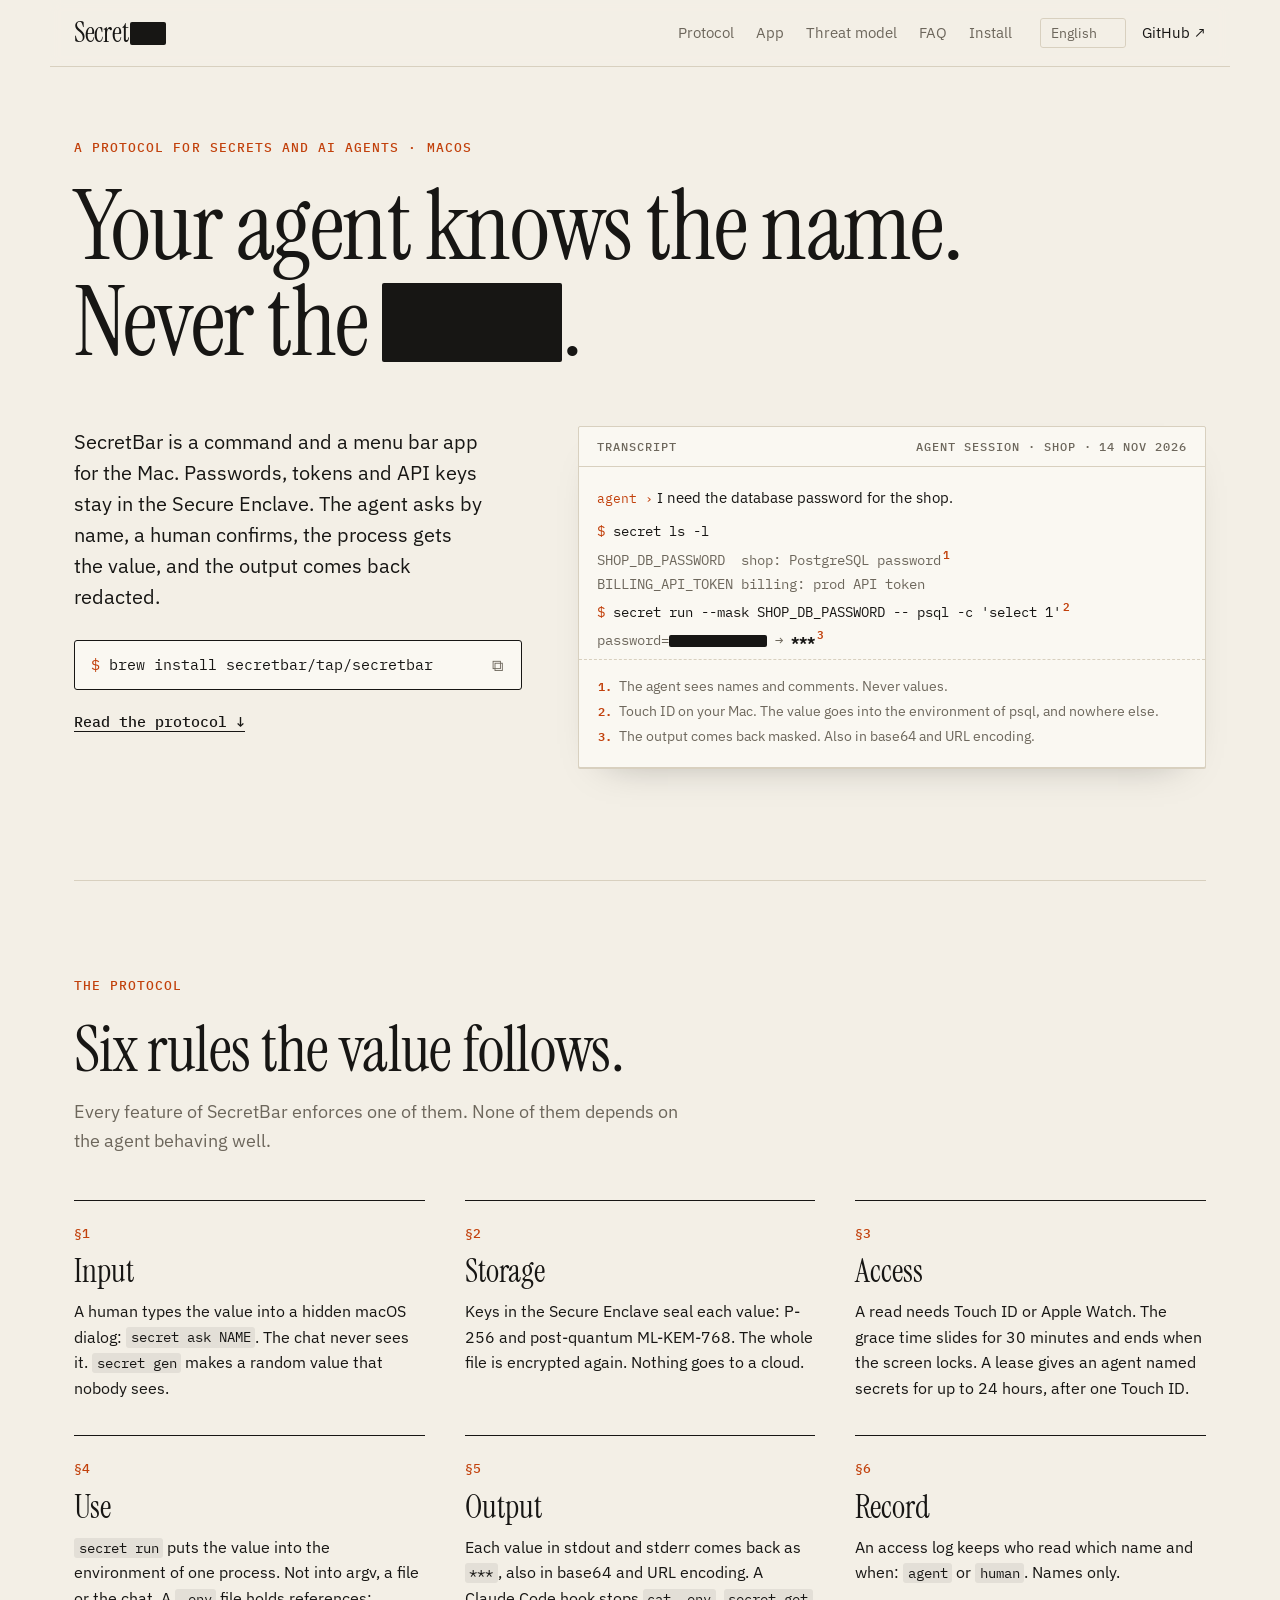
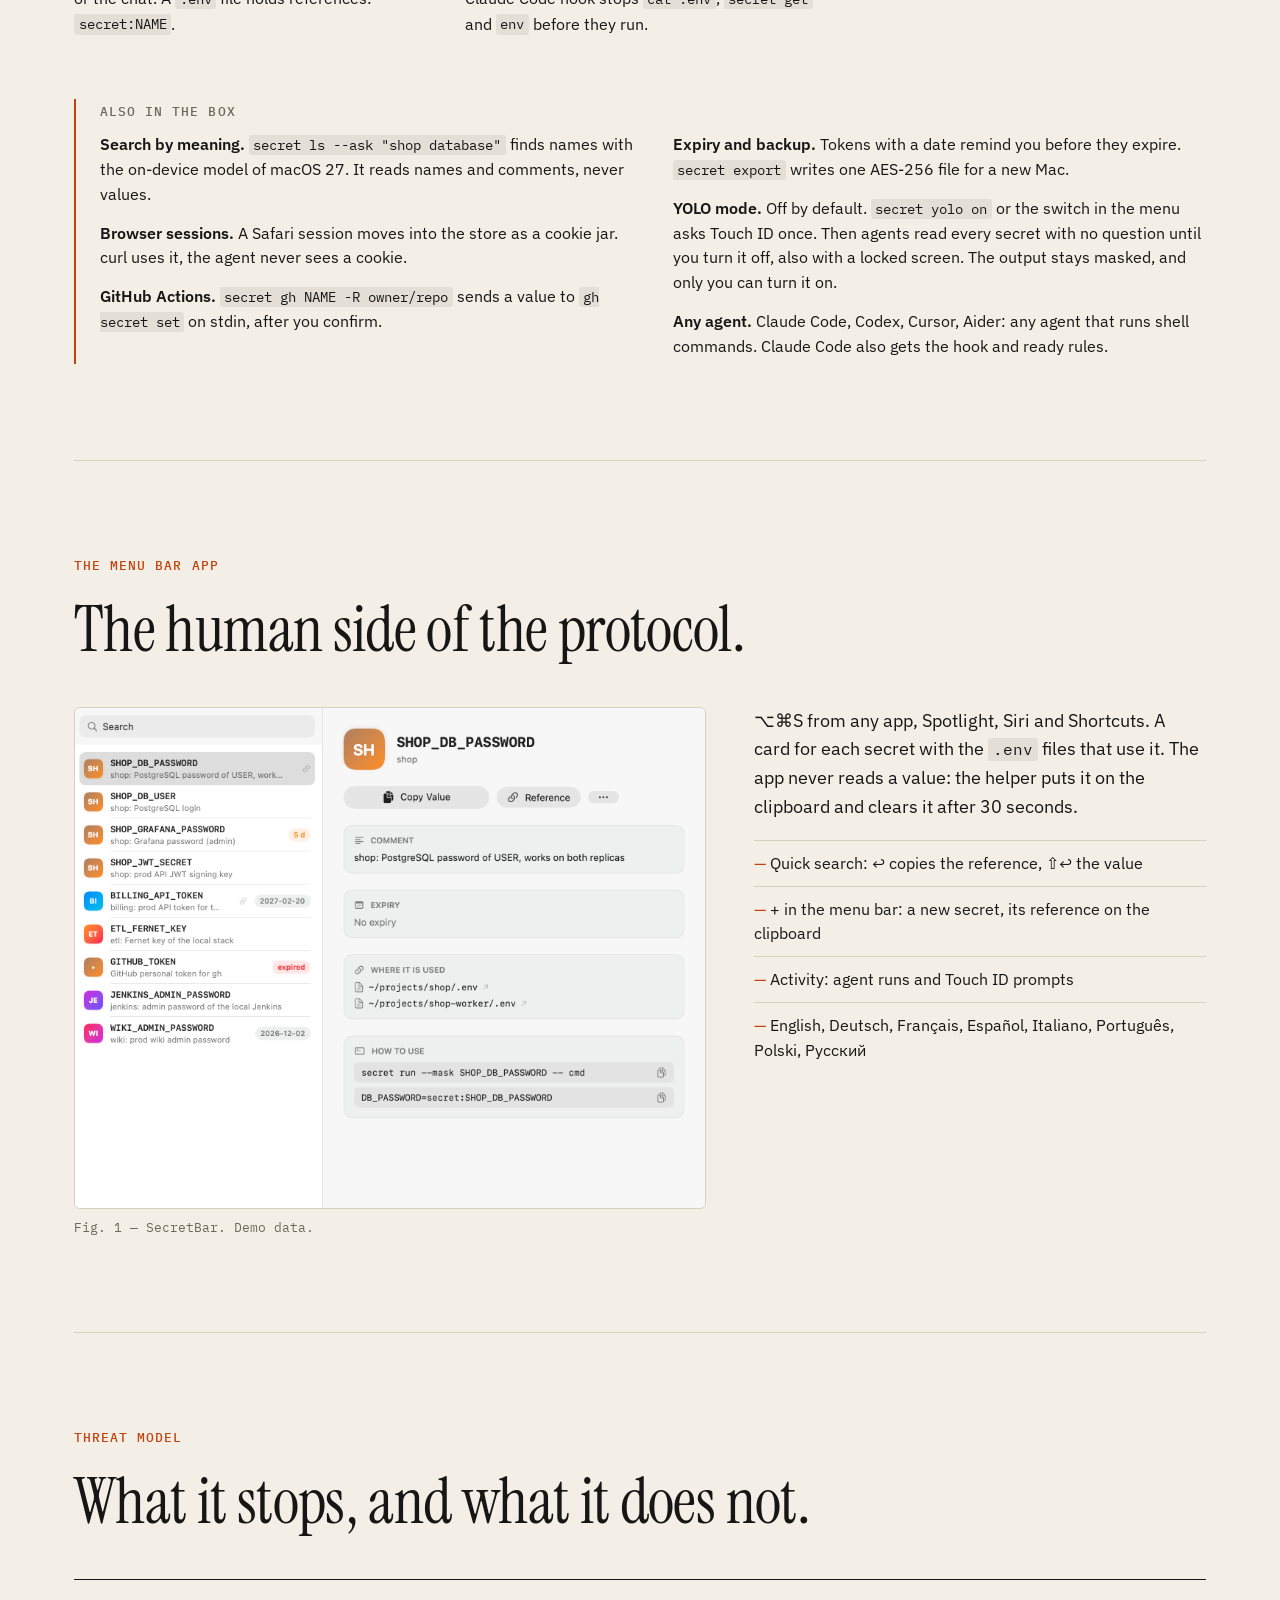
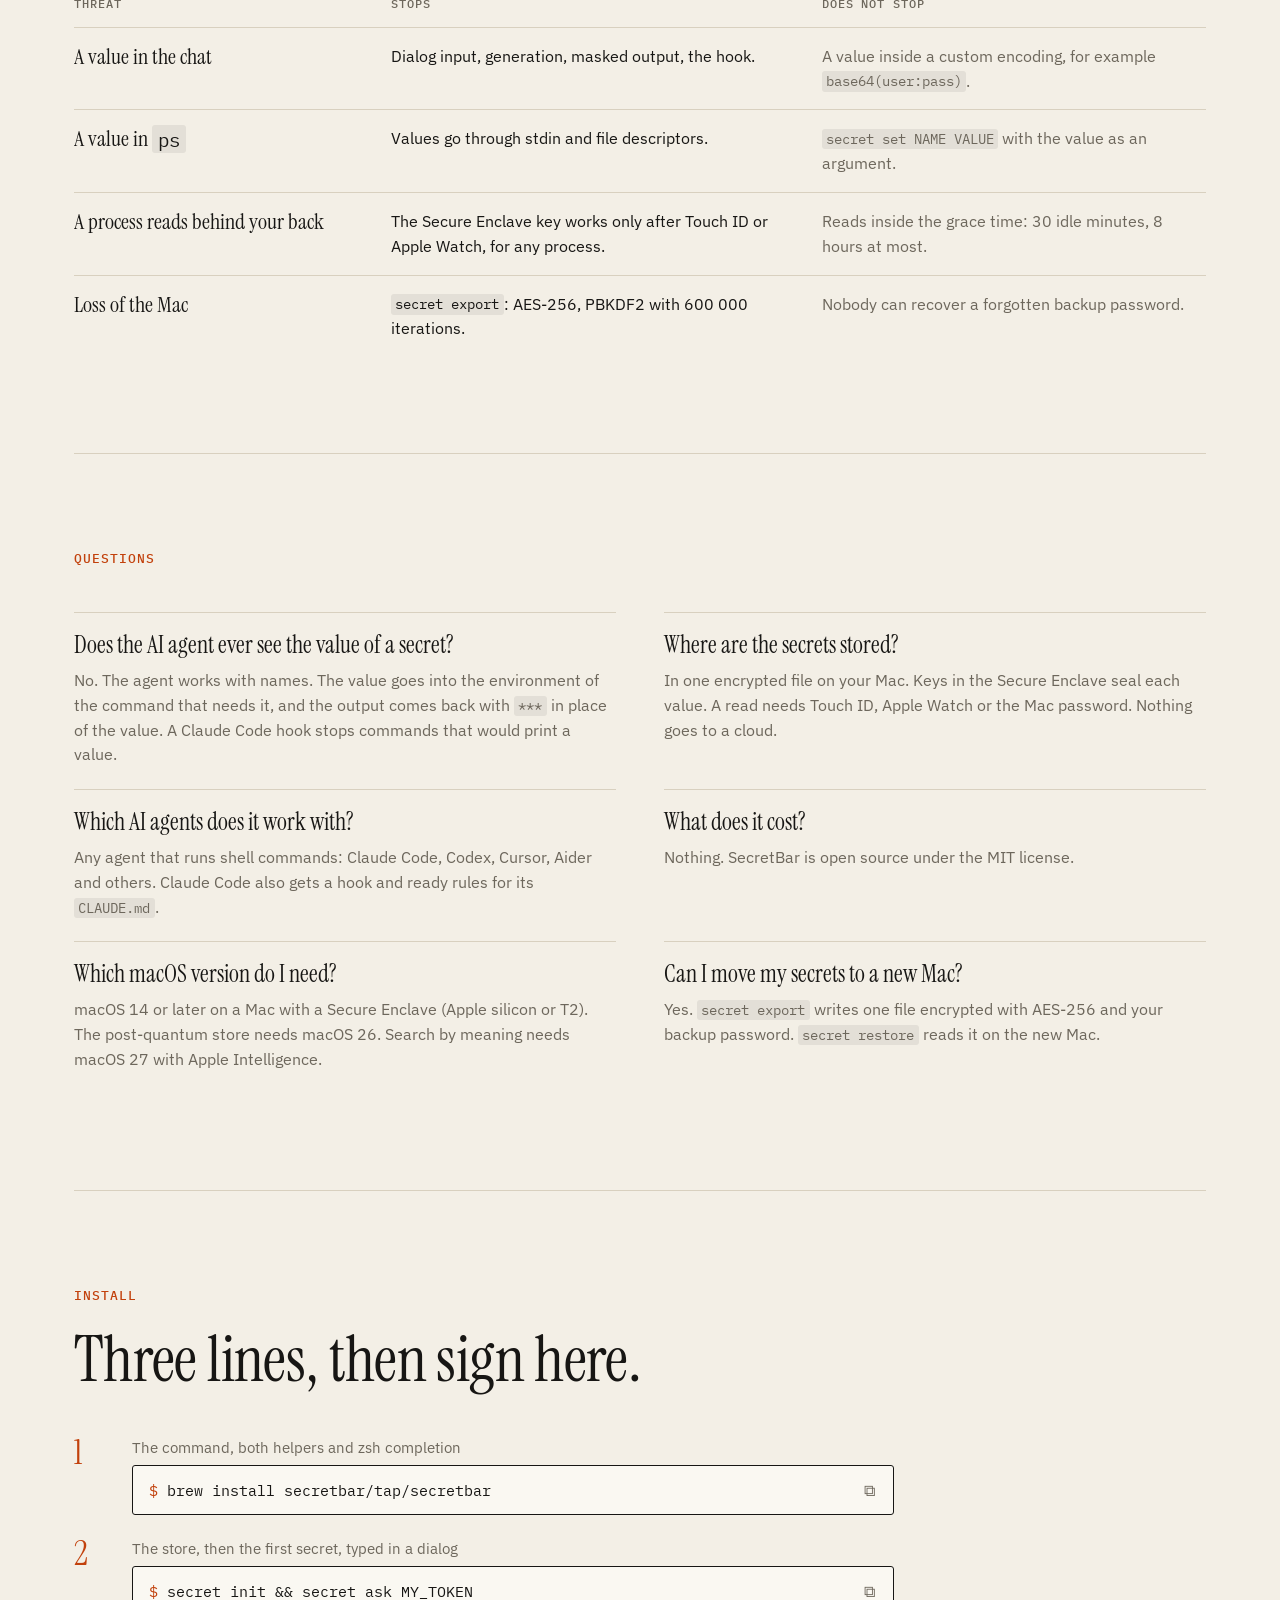
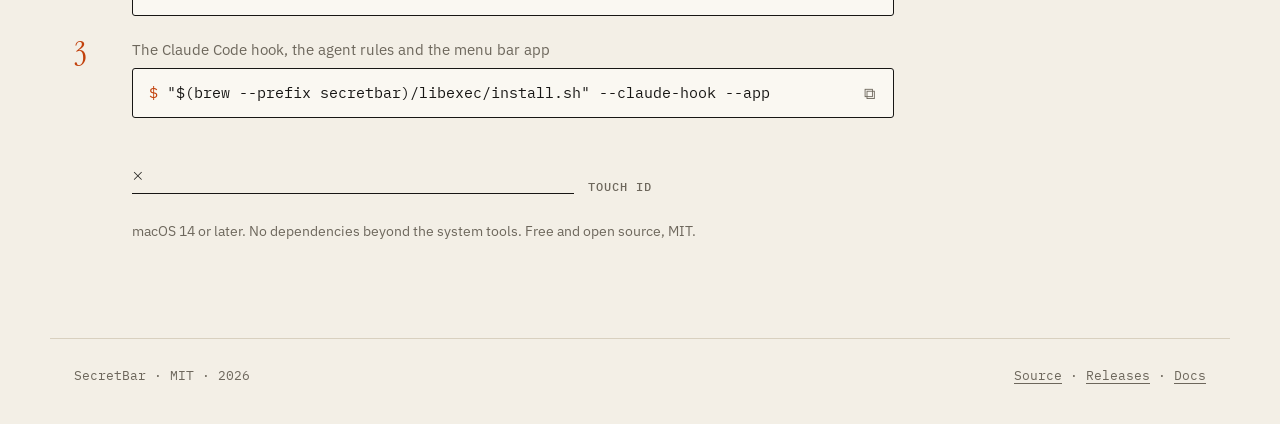
==== commit c6eb2e79: "feat: add yolo mode, version 1.10.0" ====
--- a/index.html
+++ b/index.html
@@ -38,7 +38,7 @@
 <link rel="stylesheet" href="https://fonts.googleapis.com/css2?family=Instrument+Serif:ital@0;1&family=PT+Serif:ital@0;1&family=IBM+Plex+Sans:wght@400;500;600&family=IBM+Plex+Mono:wght@400;500&display=swap">
 <link rel="stylesheet" href="/assets/paper.css">
 <script>document.documentElement.classList.add("js")</script>
-<script type="application/ld+json">[{"@context": "https://schema.org", "@type": "SoftwareApplication", "name": "SecretBar", "description": "SecretBar keeps passwords, tokens and API keys in the Secure Enclave of your Mac. Your AI agent uses them by name and never sees a value. Command line tool and menu bar app, free and open source.", "applicationCategory": "SecurityApplication", "operatingSystem": "macOS 14 or later", "url": "https://secretbar.github.io/", "downloadUrl": "https://github.com/secretbar/secretbar/releases", "installUrl": "https://secretbar.github.io/#install", "softwareVersion": "1.8.0", "license": "https://opensource.org/licenses/MIT", "isAccessibleForFree": true, "offers": {"@type": "Offer", "price": "0", "priceCurrency": "USD"}, "codeRepository": "https://github.com/secretbar/secretbar", "inLanguage": "en", "image": "https://secretbar.github.io/assets/img/og.png"}, {"@context": "https://schema.org", "@type": "FAQPage", "inLanguage": "en", "mainEntity": [{"@type": "Question", "name": "Does the AI agent ever see the value of a secret?", "acceptedAnswer": {"@type": "Answer", "text": "No. The agent works with names. The value goes into the environment of the command that needs it, and the output comes back with *** in place of the value. A Claude Code hook stops commands that would print a value."}}, {"@type": "Question", "name": "Where are the secrets stored?", "acceptedAnswer": {"@type": "Answer", "text": "In one encrypted file on your Mac. Keys in the Secure Enclave seal each value. A read needs Touch ID, Apple Watch or the Mac password. Nothing goes to a cloud."}}, {"@type": "Question", "name": "Which AI agents does it work with?", "acceptedAnswer": {"@type": "Answer", "text": "Any agent that runs shell commands: Claude Code, Codex, Cursor, Aider and others. Claude Code also gets a hook and ready rules for its CLAUDE.md."}}, {"@type": "Question", "name": "What does it cost?", "acceptedAnswer": {"@type": "Answer", "text": "Nothing. SecretBar is open source under the MIT license."}}, {"@type": "Question", "name": "Which macOS version do I need?", "acceptedAnswer": {"@type": "Answer", "text": "macOS 14 or later on a Mac with a Secure Enclave (Apple silicon or T2). The post-quantum store needs macOS 26. Search by meaning needs macOS 27 with Apple Intelligence."}}, {"@type": "Question", "name": "Can I move my secrets to a new Mac?", "acceptedAnswer": {"@type": "Answer", "text": "Yes. secret export writes one file encrypted with AES-256 and your backup password. secret restore reads it on the new Mac."}}]}]</script>
+<script type="application/ld+json">[{"@context": "https://schema.org", "@type": "SoftwareApplication", "name": "SecretBar", "description": "SecretBar keeps passwords, tokens and API keys in the Secure Enclave of your Mac. Your AI agent uses them by name and never sees a value. Command line tool and menu bar app, free and open source.", "applicationCategory": "SecurityApplication", "operatingSystem": "macOS 14 or later", "url": "https://secretbar.github.io/", "downloadUrl": "https://github.com/secretbar/secretbar/releases", "installUrl": "https://secretbar.github.io/#install", "softwareVersion": "1.10.0", "license": "https://opensource.org/licenses/MIT", "isAccessibleForFree": true, "offers": {"@type": "Offer", "price": "0", "priceCurrency": "USD"}, "codeRepository": "https://github.com/secretbar/secretbar", "inLanguage": "en", "image": "https://secretbar.github.io/assets/img/og.png"}, {"@context": "https://schema.org", "@type": "FAQPage", "inLanguage": "en", "mainEntity": [{"@type": "Question", "name": "Does the AI agent ever see the value of a secret?", "acceptedAnswer": {"@type": "Answer", "text": "No. The agent works with names. The value goes into the environment of the command that needs it, and the output comes back with *** in place of the value. A Claude Code hook stops commands that would print a value."}}, {"@type": "Question", "name": "Where are the secrets stored?", "acceptedAnswer": {"@type": "Answer", "text": "In one encrypted file on your Mac. Keys in the Secure Enclave seal each value. A read needs Touch ID, Apple Watch or the Mac password. Nothing goes to a cloud."}}, {"@type": "Question", "name": "Which AI agents does it work with?", "acceptedAnswer": {"@type": "Answer", "text": "Any agent that runs shell commands: Claude Code, Codex, Cursor, Aider and others. Claude Code also gets a hook and ready rules for its CLAUDE.md."}}, {"@type": "Question", "name": "What does it cost?", "acceptedAnswer": {"@type": "Answer", "text": "Nothing. SecretBar is open source under the MIT license."}}, {"@type": "Question", "name": "Which macOS version do I need?", "acceptedAnswer": {"@type": "Answer", "text": "macOS 14 or later on a Mac with a Secure Enclave (Apple silicon or T2). The post-quantum store needs macOS 26. Search by meaning needs macOS 27 with Apple Intelligence."}}, {"@type": "Question", "name": "Can I move my secrets to a new Mac?", "acceptedAnswer": {"@type": "Answer", "text": "Yes. secret export writes one file encrypted with AES-256 and your backup password. secret restore reads it on the new Mac."}}]}]</script>
 </head>
 <body data-copied="Copied to the clipboard" data-copy-failed="Select the text and copy it">
 
@@ -109,6 +109,7 @@
       <li><b>Browser sessions.</b> A Safari session moves into the store as a cookie jar. curl uses it, the agent never sees a cookie.</li>
       <li><b>GitHub Actions.</b> <code>secret gh NAME -R owner/repo</code> sends a value to <code>gh secret set</code> on stdin, after you confirm.</li>
       <li><b>Expiry and backup.</b> Tokens with a date remind you before they expire. <code>secret export</code> writes one AES-256 file for a new Mac.</li>
+      <li><b>YOLO mode.</b> Off by default. <code>secret yolo on</code> or the switch in the menu asks Touch ID once. Then agents read every secret with no question until you turn it off, also with a locked screen. The output stays masked, and only you can turn it on.</li>
       <li><b>Any agent.</b> Claude Code, Codex, Cursor, Aider: any agent that runs shell commands. Claude Code also gets the hook and ready rules.</li>
     </ul>
   </aside>
